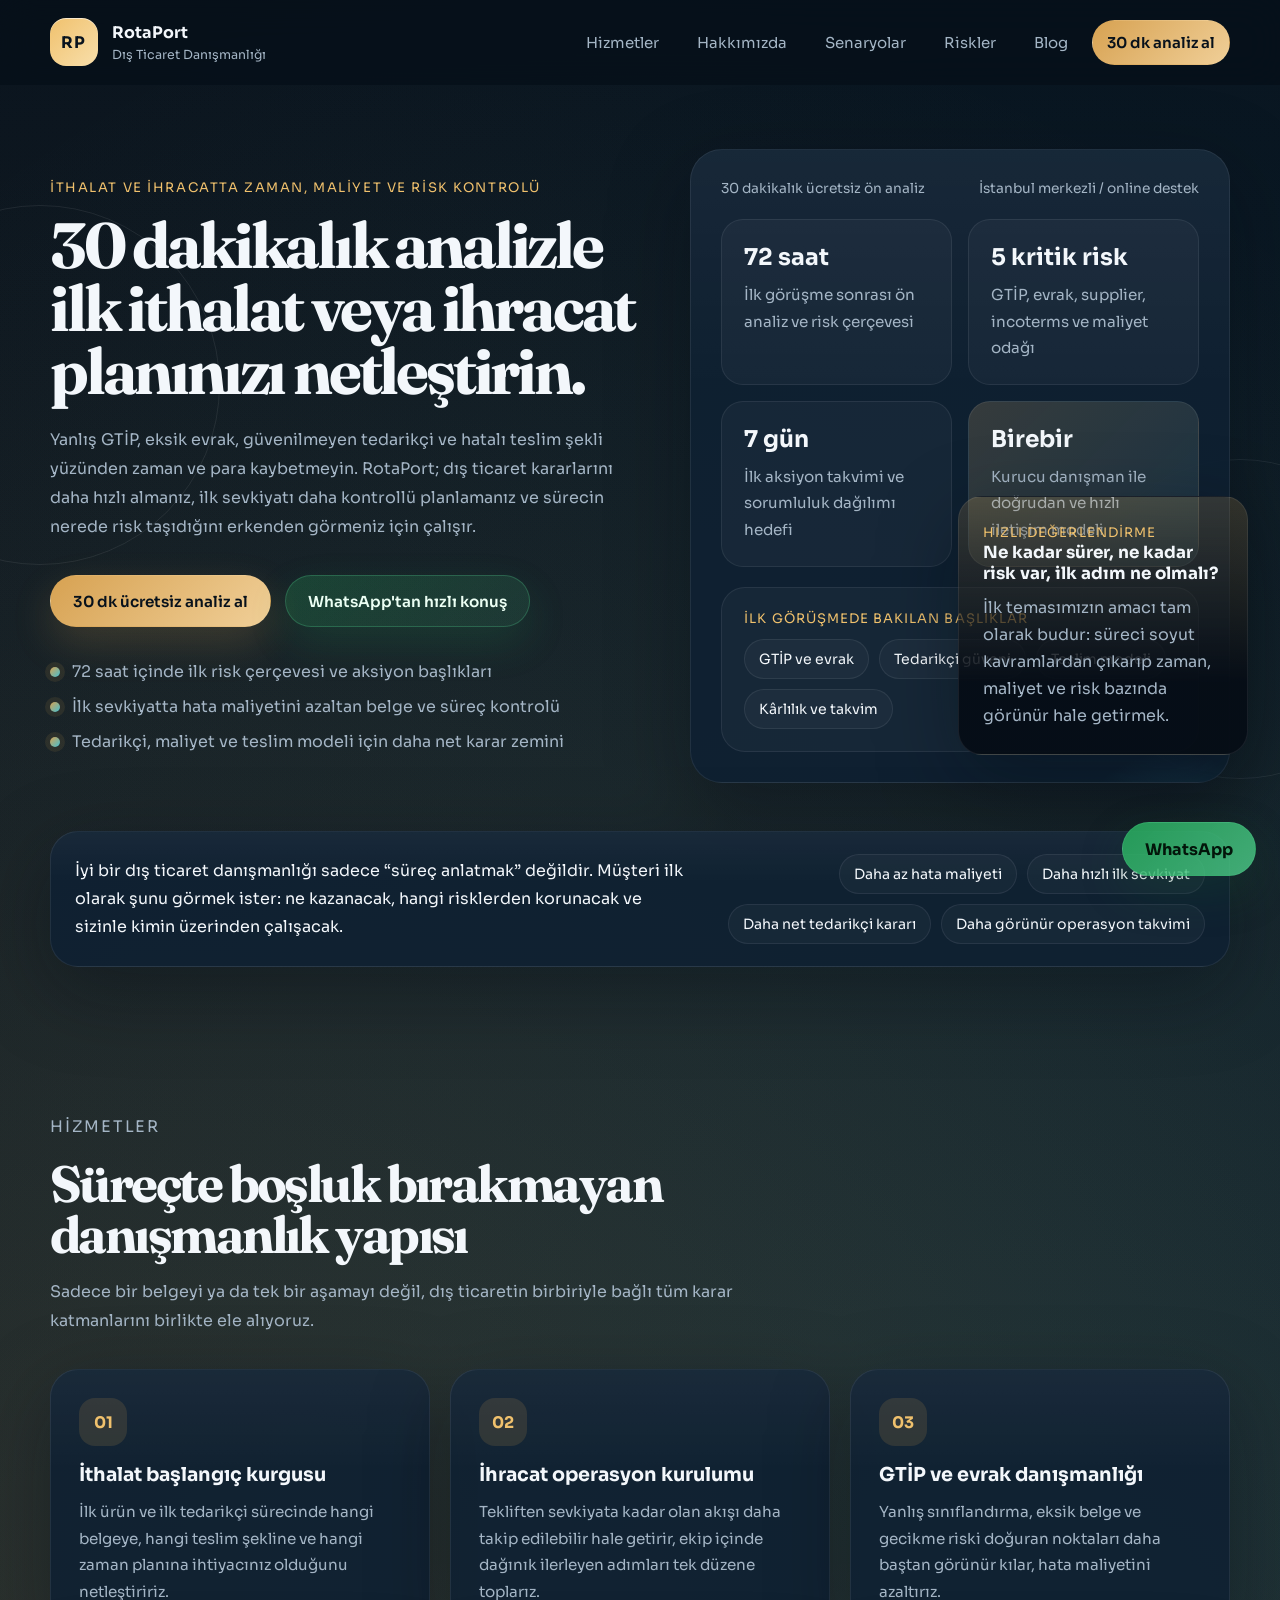
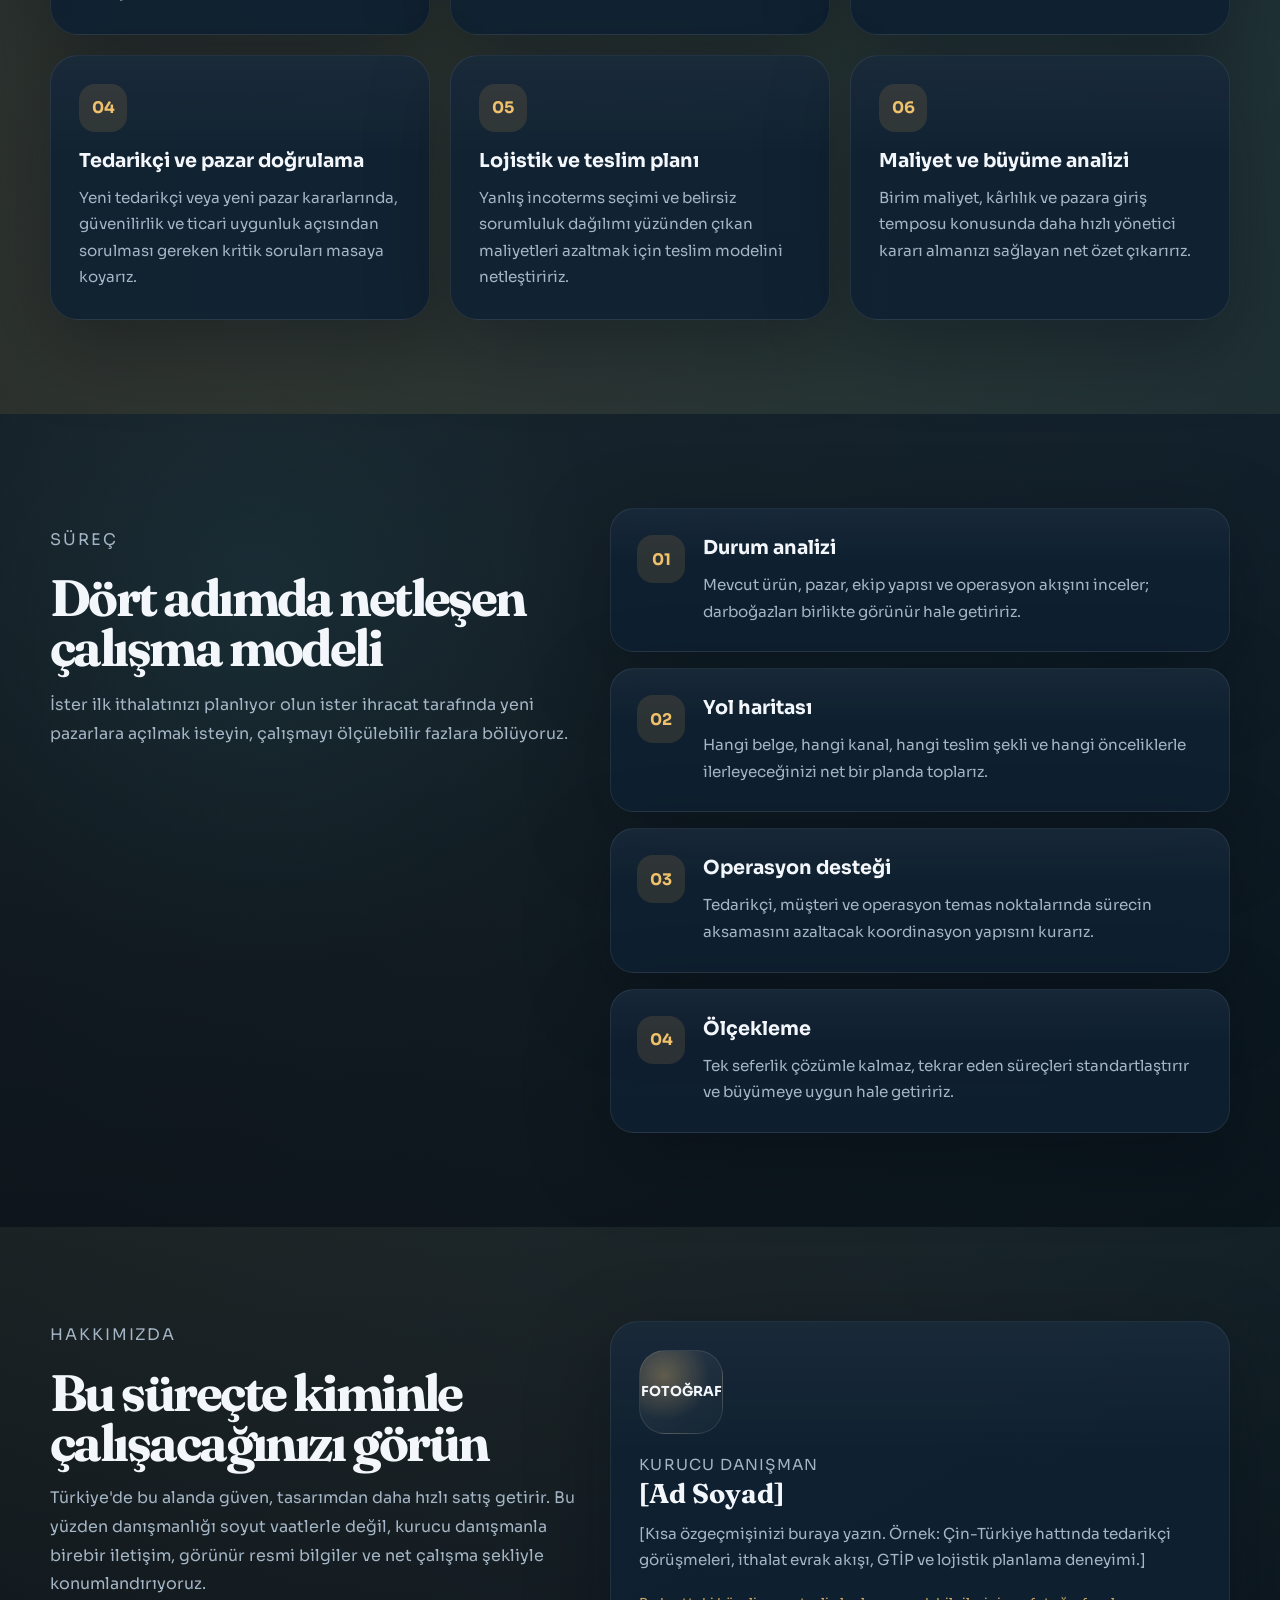
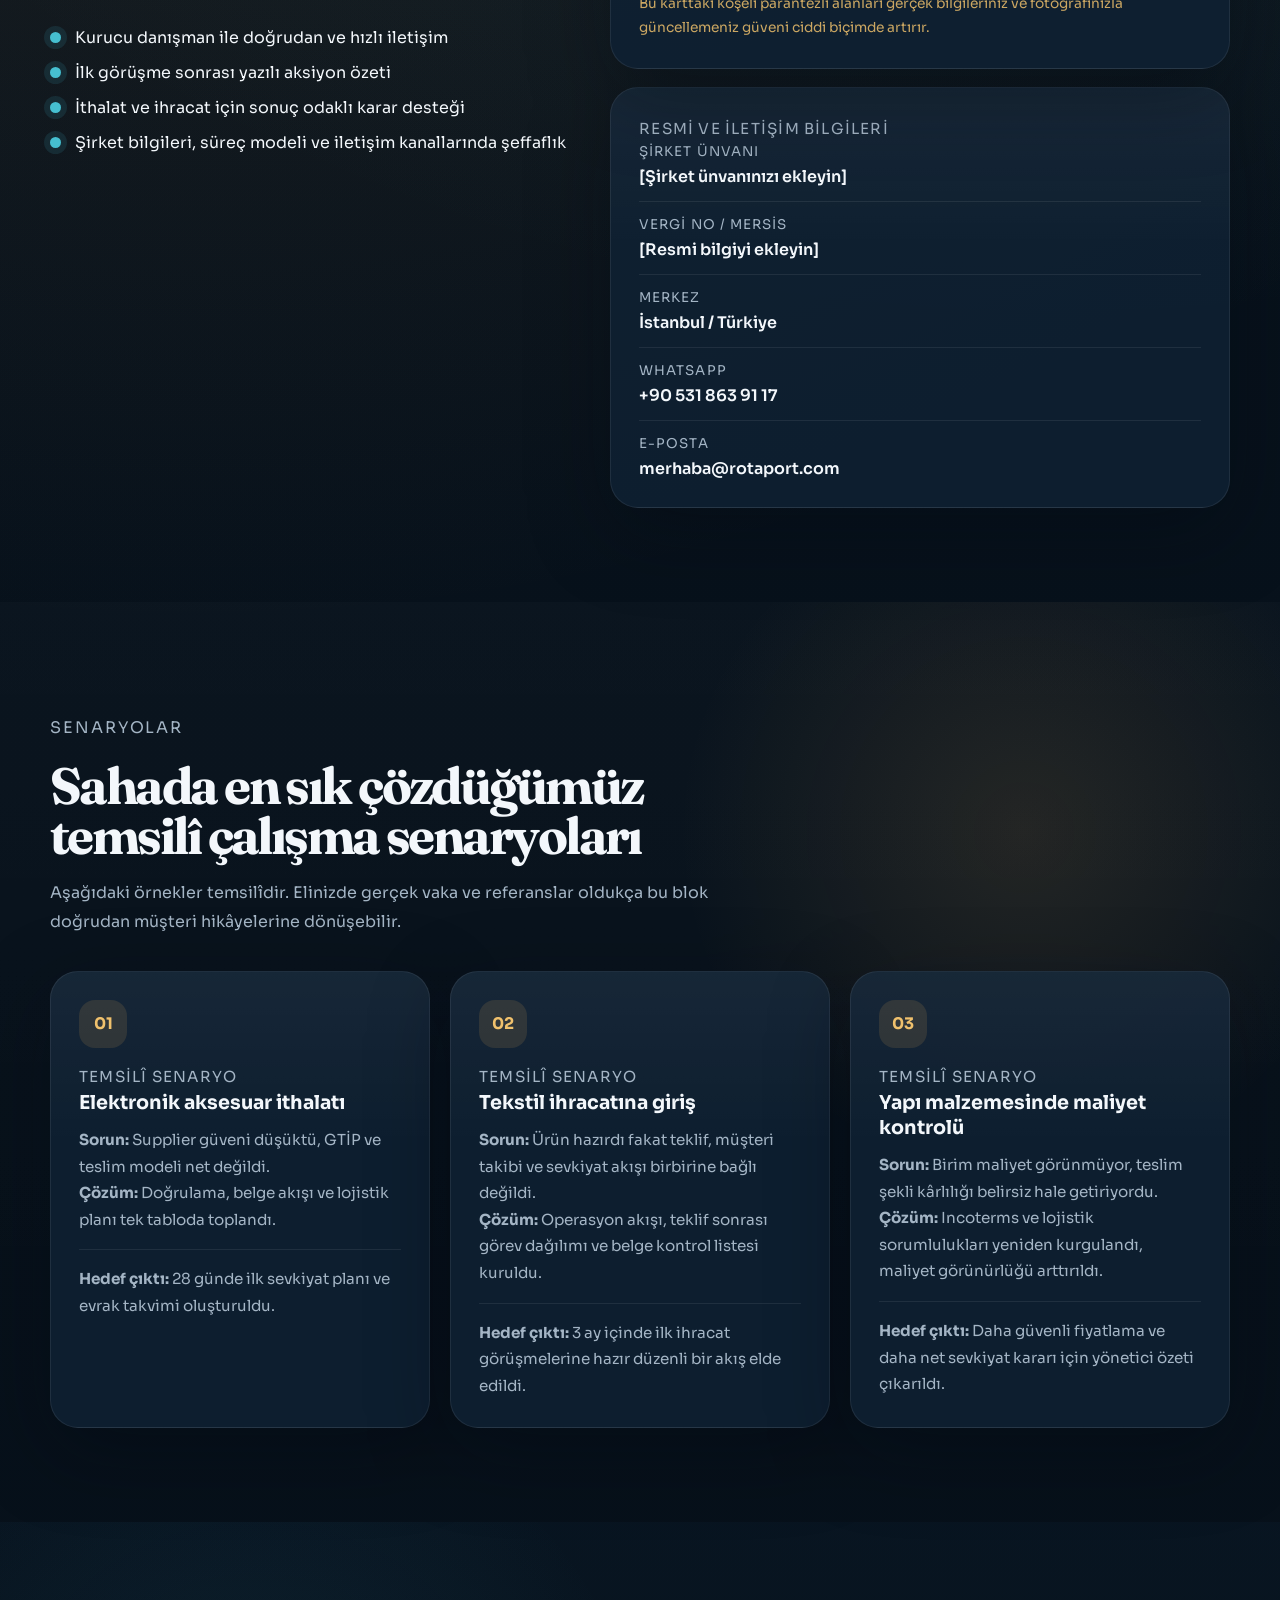
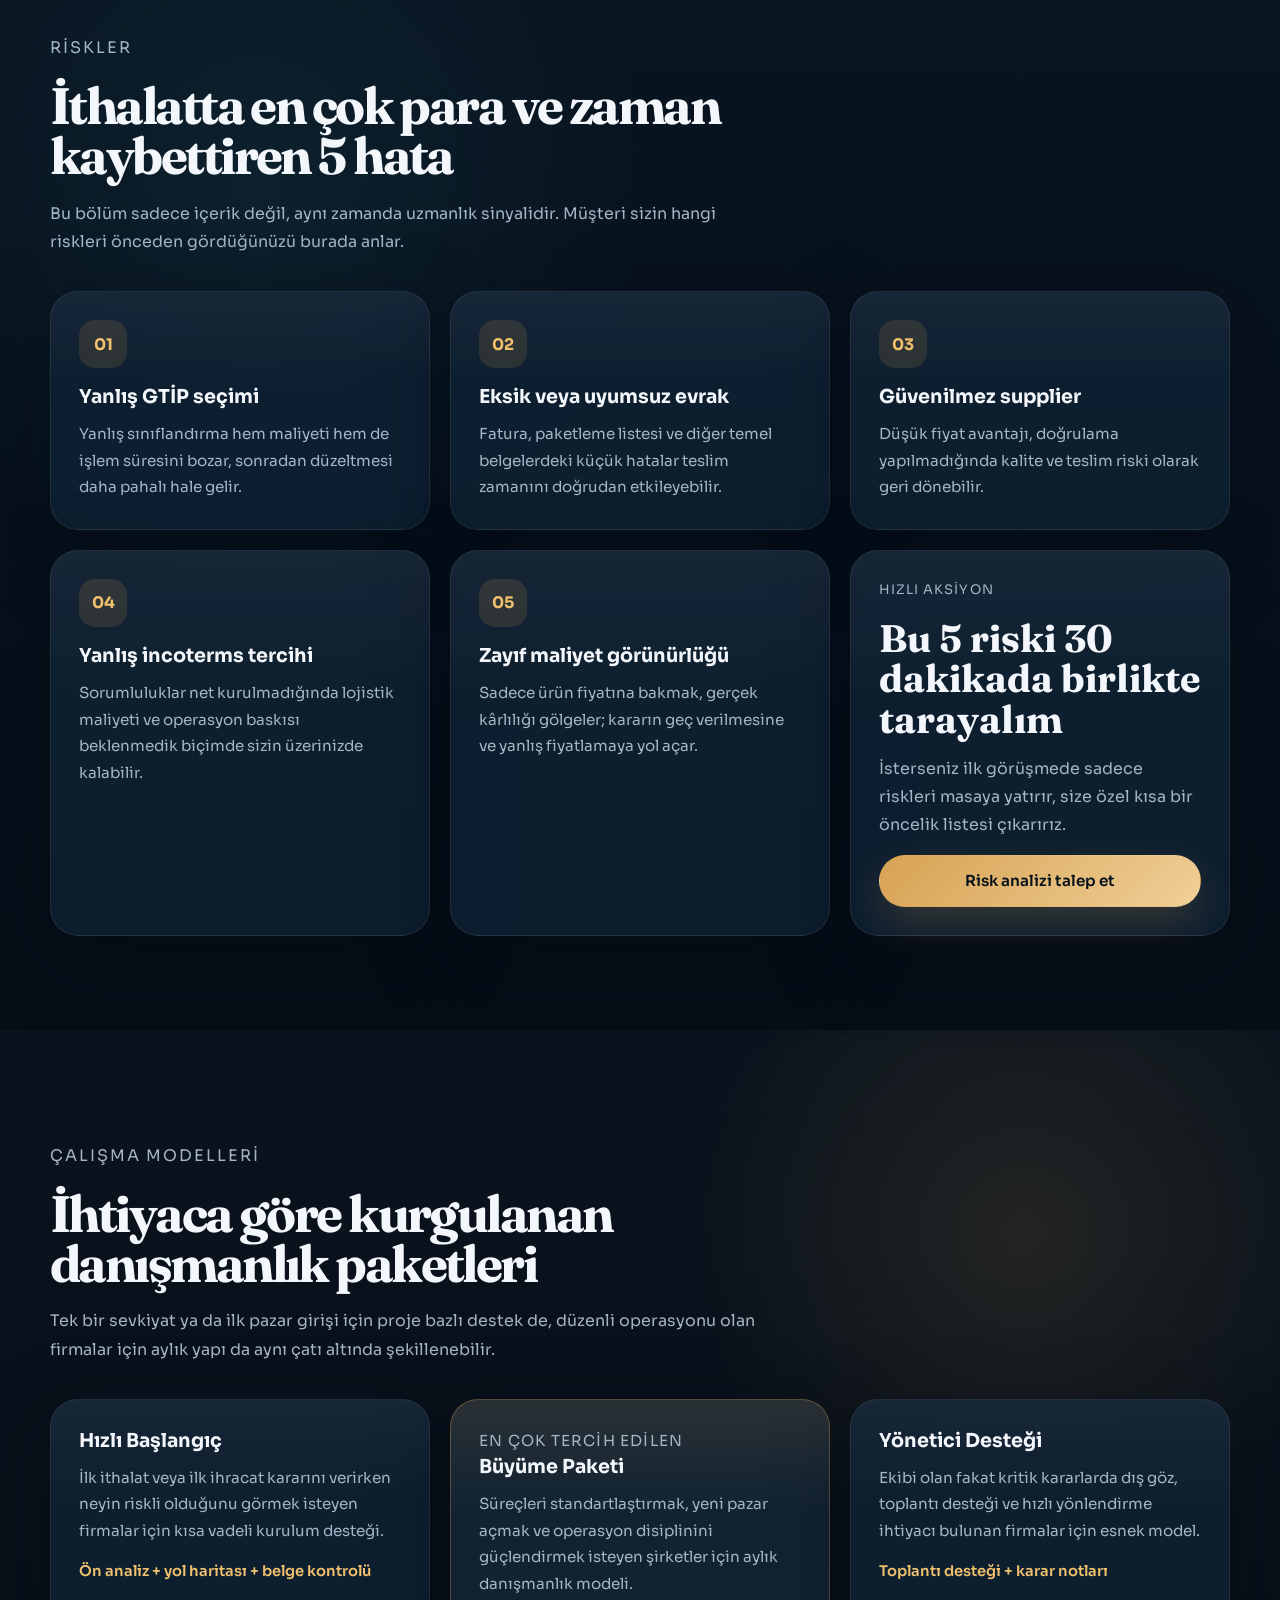
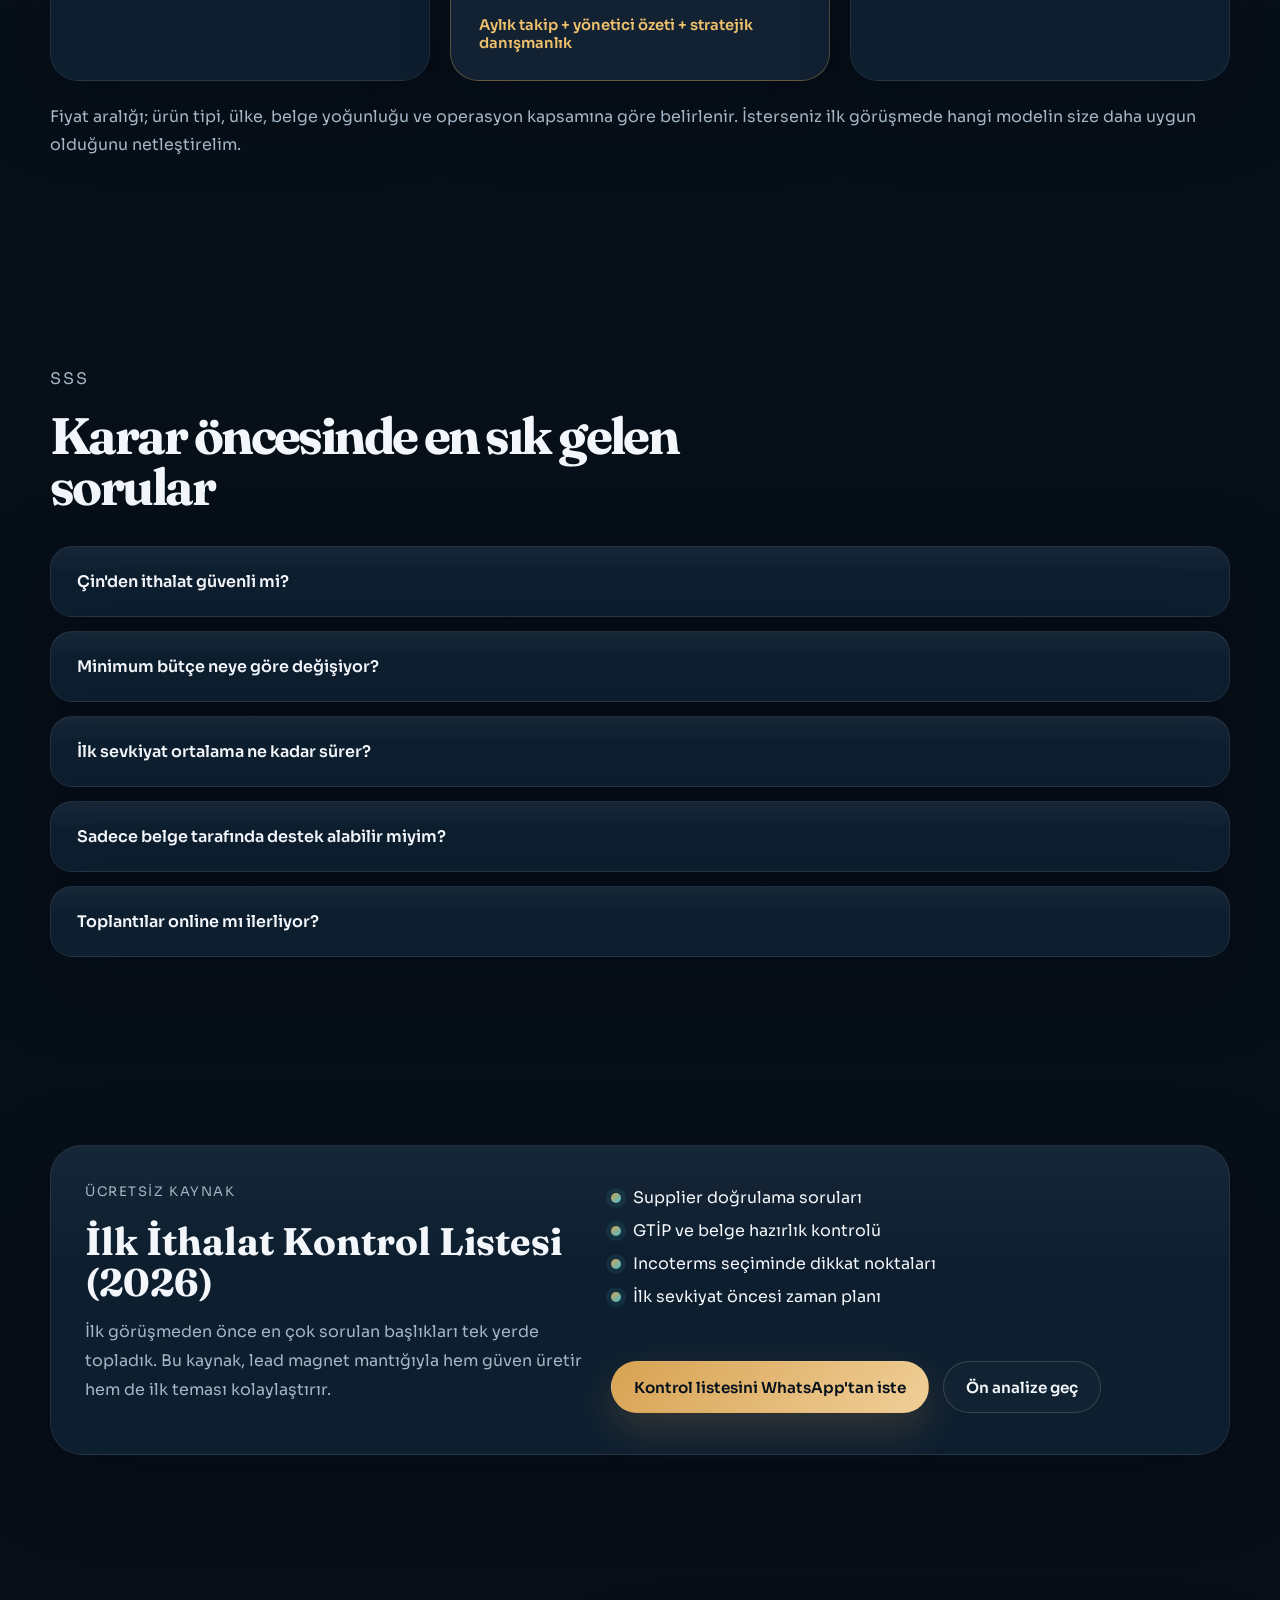
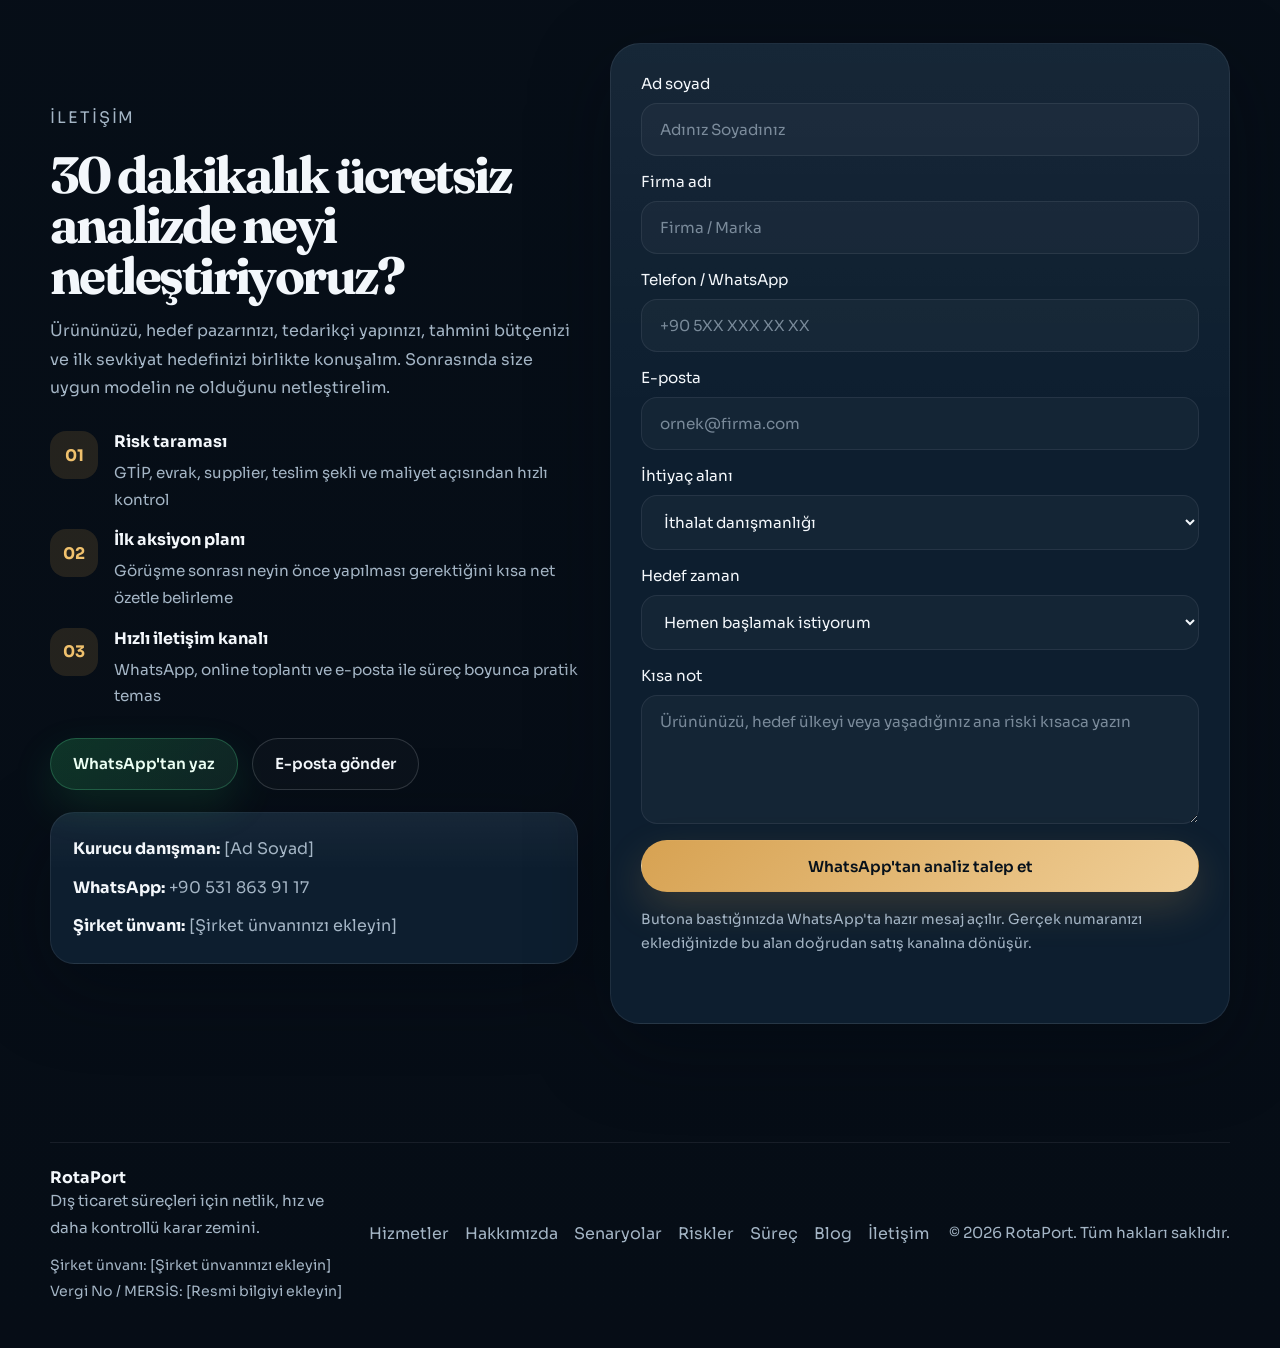
==== index.html @ 7ecd4cff "Add files via upload" ====
<!DOCTYPE html>
<html lang="tr">
  <head>
    <meta charset="UTF-8" />
    <meta name="viewport" content="width=device-width, initial-scale=1.0" />
    <title>
      İthalat ve İhracat Danışmanlığı | GTİP, Lojistik ve Tedarikçi Kontrolü | RotaPort
    </title>
    <meta
      name="description"
      content="RotaPort; ithalat ve ihracat danışmanlığı, GTİP ve evrak planlaması, lojistik koordinasyonu, tedarikçi doğrulama ve ilk sevkiyat yol haritası için İstanbul merkezli dış ticaret desteği sunar."
    />
    <meta
      name="robots"
      content="index, follow, max-image-preview:large, max-snippet:-1, max-video-preview:-1"
    />
    <meta name="theme-color" content="#16352f" />
    <meta name="format-detection" content="telephone=no" />
    <meta name="author" content="RotaPort" />
    <link rel="canonical" href="https://rotaport.org/" />
    <meta property="og:locale" content="tr_TR" />
    <meta property="og:type" content="website" />
    <meta property="og:site_name" content="RotaPort" />
    <meta
      property="og:title"
      content="İthalat ve İhracat Danışmanlığı | GTİP, Lojistik ve Tedarikçi Kontrolü | RotaPort"
    />
    <meta
      property="og:description"
      content="İlk ithalat veya ihracat planınızı GTİP, evrak, lojistik ve tedarikçi riski açısından daha net kurmanıza yardımcı olan dış ticaret danışmanlığı."
    />
    <meta property="og:url" content="https://rotaport.org/" />
    <meta name="twitter:card" content="summary" />
    <meta
      name="twitter:title"
      content="İthalat ve İhracat Danışmanlığı | RotaPort"
    />
    <meta
      name="twitter:description"
      content="GTİP, lojistik, evrak ve tedarikçi kontrolü için sonuç odaklı dış ticaret danışmanlığı."
    />
    <script type="application/ld+json">
      {
        "@context": "https://schema.org",
        "@graph": [
          {
            "@type": "Organization",
            "@id": "https://rotaport.org/#organization",
            "name": "RotaPort",
            "url": "https://rotaport.org/",
            "description": "İthalat ve ihracat süreçlerinde GTİP, evrak, lojistik, tedarikçi doğrulama ve ilk sevkiyat planlaması için danışmanlık sunar.",
            "email": "mailto:merhaba@rotaport.com",
            "address": {
              "@type": "PostalAddress",
              "addressLocality": "Istanbul",
              "addressCountry": "TR"
            },
            "areaServed": {
              "@type": "Country",
              "name": "Türkiye"
            }
          },
          {
            "@type": "WebSite",
            "@id": "https://rotaport.org/#website",
            "url": "https://rotaport.org/",
            "name": "RotaPort",
            "inLanguage": "tr-TR",
            "publisher": {
              "@id": "https://rotaport.org/#organization"
            }
          },
          {
            "@type": "WebPage",
            "@id": "https://rotaport.org/#webpage",
            "url": "https://rotaport.org/",
            "name": "İthalat ve İhracat Danışmanlığı | GTİP, Lojistik ve Tedarikçi Kontrolü | RotaPort",
            "description": "RotaPort; ithalat ve ihracat danışmanlığı, GTİP ve evrak planlaması, lojistik koordinasyonu, tedarikçi doğrulama ve ilk sevkiyat yol haritası için İstanbul merkezli dış ticaret desteği sunar.",
            "inLanguage": "tr-TR",
            "isPartOf": {
              "@id": "https://rotaport.org/#website"
            },
            "about": {
              "@id": "https://rotaport.org/#organization"
            }
          },
          {
            "@type": "Service",
            "@id": "https://rotaport.org/#service",
            "name": "İthalat ve ihracat danışmanlığı",
            "serviceType": "İthalat ve ihracat danışmanlığı",
            "description": "İlk ithalat veya ihracat planı, GTİP ve evrak kontrolü, lojistik koordinasyonu, tedarikçi doğrulama ve maliyet görünürlüğü için danışmanlık hizmeti.",
            "provider": {
              "@id": "https://rotaport.org/#organization"
            },
            "areaServed": {
              "@type": "Country",
              "name": "Türkiye"
            },
            "hasOfferCatalog": {
              "@type": "OfferCatalog",
              "name": "Dış ticaret danışmanlık hizmetleri",
              "itemListElement": [
                {
                  "@type": "Offer",
                  "itemOffered": {
                    "@type": "Service",
                    "name": "İthalat başlangıç kurgusu"
                  }
                },
                {
                  "@type": "Offer",
                  "itemOffered": {
                    "@type": "Service",
                    "name": "İhracat operasyon kurulumu"
                  }
                },
                {
                  "@type": "Offer",
                  "itemOffered": {
                    "@type": "Service",
                    "name": "GTİP ve evrak danışmanlığı"
                  }
                },
                {
                  "@type": "Offer",
                  "itemOffered": {
                    "@type": "Service",
                    "name": "Tedarikçi ve pazar doğrulama"
                  }
                },
                {
                  "@type": "Offer",
                  "itemOffered": {
                    "@type": "Service",
                    "name": "Lojistik ve teslim planı"
                  }
                },
                {
                  "@type": "Offer",
                  "itemOffered": {
                    "@type": "Service",
                    "name": "Maliyet ve büyüme analizi"
                  }
                }
              ]
            }
          }
        ]
      }
    </script>
    <link rel="preconnect" href="https://fonts.googleapis.com" />
    <link rel="preconnect" href="https://fonts.gstatic.com" crossorigin />
    <link
      href="https://fonts.googleapis.com/css2?family=Fraunces:opsz,wght@9..144,500;9..144,700&family=Sora:wght@400;500;600;700;800&display=swap"
      rel="stylesheet"
    />
    <link rel="stylesheet" href="styles.css" />
    <script defer src="script.js"></script>
  </head>
  <body data-whatsapp="905318639117">
    <div class="site-shell">
      <header class="site-header" id="top">
        <div class="container header-inner">
          <a class="brand" href="#top" aria-label="RotaPort ana sayfa">
            <span class="brand-mark">RP</span>
            <span class="brand-text">
              <strong>RotaPort</strong>
              <small>Dış Ticaret Danışmanlığı</small>
            </span>
          </a>

          <button
            class="nav-toggle"
            type="button"
            aria-expanded="false"
            aria-controls="site-nav"
            aria-label="Menüyü aç"
          >
            <span></span>
            <span></span>
            <span></span>
          </button>

          <nav class="site-nav" id="site-nav" data-open="false">
            <a href="#hizmetler">Hizmetler</a>
            <a href="#hakkimizda">Hakkımızda</a>
            <a href="#senaryolar">Senaryolar</a>
            <a href="#riskler">Riskler</a>
            <a href="blog.html">Blog</a>
            <a href="#iletisim" class="button button-nav">30 dk analiz al</a>
          </nav>
        </div>
      </header>

      <main>
        <section class="hero">
          <div class="hero-orbit hero-orbit-one"></div>
          <div class="hero-orbit hero-orbit-two"></div>

          <div class="container hero-grid">
            <div class="hero-copy reveal" style="--delay: 0.05s">
              <p class="eyebrow">İthalat ve ihracatta zaman, maliyet ve risk kontrolü</p>
              <h1>30 dakikalık analizle ilk ithalat veya ihracat planınızı netleştirin.</h1>
              <p class="lead">
                Yanlış GTİP, eksik evrak, güvenilmeyen tedarikçi ve hatalı teslim şekli
                yüzünden zaman ve para kaybetmeyin. RotaPort; dış ticaret kararlarını
                daha hızlı almanız, ilk sevkiyatı daha kontrollü planlamanız ve sürecin
                nerede risk taşıdığını erkenden görmeniz için çalışır.
              </p>

              <div class="hero-actions">
                <a class="button button-primary" href="#iletisim">30 dk ücretsiz analiz al</a>
                <a
                  class="button button-whatsapp js-whatsapp-link"
                  href="#iletisim"
                  data-whatsapp-message="Merhaba, 30 dakikalık ücretsiz analiz almak istiyorum."
                >
                  WhatsApp'tan hızlı konuş
                </a>
              </div>

              <ul class="hero-highlights">
                <li>72 saat içinde ilk risk çerçevesi ve aksiyon başlıkları</li>
                <li>İlk sevkiyatta hata maliyetini azaltan belge ve süreç kontrolü</li>
                <li>Tedarikçi, maliyet ve teslim modeli için daha net karar zemini</li>
              </ul>
            </div>

            <div class="hero-panel reveal" style="--delay: 0.15s">
              <div class="panel">
                <div class="panel-topline">
                  <span>30 dakikalık ücretsiz ön analiz</span>
                  <span>İstanbul merkezli / online destek</span>
                </div>

                <div class="metric-grid">
                  <article class="metric-card">
                    <strong>72 saat</strong>
                    <p>İlk görüşme sonrası ön analiz ve risk çerçevesi</p>
                  </article>
                  <article class="metric-card">
                    <strong>5 kritik risk</strong>
                    <p>GTİP, evrak, supplier, incoterms ve maliyet odağı</p>
                  </article>
                  <article class="metric-card">
                    <strong>7 gün</strong>
                    <p>İlk aksiyon takvimi ve sorumluluk dağılımı hedefi</p>
                  </article>
                  <article class="metric-card accent-card">
                    <strong>Birebir</strong>
                    <p>Kurucu danışman ile doğrudan ve hızlı iletişim modeli</p>
                  </article>
                </div>

                <div class="signal-card">
                  <p class="signal-title">İlk görüşmede bakılan başlıklar</p>
                  <div class="signal-tags">
                    <span>GTİP ve evrak</span>
                    <span>Tedarikçi güveni</span>
                    <span>Teslim modeli</span>
                    <span>Kârlılık ve takvim</span>
                  </div>
                </div>
              </div>

              <div class="floating-note">
                <span class="floating-note-label">Hızlı değerlendirme</span>
                <strong>Ne kadar sürer, ne kadar risk var, ilk adım ne olmalı?</strong>
                <p>
                  İlk temasımızın amacı tam olarak budur: süreci soyut kavramlardan
                  çıkarıp zaman, maliyet ve risk bazında görünür hale getirmek.
                </p>
              </div>
            </div>
          </div>
        </section>

        <section class="trust-band">
          <div class="container trust-band-inner reveal" style="--delay: 0.1s">
            <p>
              İyi bir dış ticaret danışmanlığı sadece “süreç anlatmak” değildir. Müşteri
              ilk olarak şunu görmek ister: ne kazanacak, hangi risklerden korunacak ve
              sizinle kimin üzerinden çalışacak.
            </p>
            <div class="trust-tags">
              <span>Daha az hata maliyeti</span>
              <span>Daha hızlı ilk sevkiyat</span>
              <span>Daha net tedarikçi kararı</span>
              <span>Daha görünür operasyon takvimi</span>
            </div>
          </div>
        </section>

        <section class="section" id="hizmetler">
          <div class="container">
            <div class="section-head reveal" style="--delay: 0.05s">
              <p class="eyebrow">Hizmetler</p>
              <h2>Süreçte boşluk bırakmayan danışmanlık yapısı</h2>
              <p>
                Sadece bir belgeyi ya da tek bir aşamayı değil, dış ticaretin
                birbiriyle bağlı tüm karar katmanlarını birlikte ele alıyoruz.
              </p>
            </div>

            <div class="service-grid">
              <article class="service-card reveal" style="--delay: 0.05s">
                <span class="service-index">01</span>
                <h3>İthalat başlangıç kurgusu</h3>
                <p>
                  İlk ürün ve ilk tedarikçi sürecinde hangi belgeye, hangi teslim şekline
                  ve hangi zaman planına ihtiyacınız olduğunu netleştiririz.
                </p>
              </article>

              <article class="service-card reveal" style="--delay: 0.1s">
                <span class="service-index">02</span>
                <h3>İhracat operasyon kurulumu</h3>
                <p>
                  Tekliften sevkiyata kadar olan akışı daha takip edilebilir hale getirir,
                  ekip içinde dağınık ilerleyen adımları tek düzene toplarız.
                </p>
              </article>

              <article class="service-card reveal" style="--delay: 0.15s">
                <span class="service-index">03</span>
                <h3>GTİP ve evrak danışmanlığı</h3>
                <p>
                  Yanlış sınıflandırma, eksik belge ve gecikme riski doğuran noktaları
                  daha baştan görünür kılar, hata maliyetini azaltırız.
                </p>
              </article>

              <article class="service-card reveal" style="--delay: 0.2s">
                <span class="service-index">04</span>
                <h3>Tedarikçi ve pazar doğrulama</h3>
                <p>
                  Yeni tedarikçi veya yeni pazar kararlarında, güvenilirlik ve ticari
                  uygunluk açısından sorulması gereken kritik soruları masaya koyarız.
                </p>
              </article>

              <article class="service-card reveal" style="--delay: 0.25s">
                <span class="service-index">05</span>
                <h3>Lojistik ve teslim planı</h3>
                <p>
                  Yanlış incoterms seçimi ve belirsiz sorumluluk dağılımı yüzünden çıkan
                  maliyetleri azaltmak için teslim modelini netleştiririz.
                </p>
              </article>

              <article class="service-card reveal" style="--delay: 0.3s">
                <span class="service-index">06</span>
                <h3>Maliyet ve büyüme analizi</h3>
                <p>
                  Birim maliyet, kârlılık ve pazara giriş temposu konusunda daha hızlı
                  yönetici kararı almanızı sağlayan net özet çıkarırız.
                </p>
              </article>
            </div>
          </div>
        </section>

        <section class="section section-dark" id="surec">
          <div class="container process-layout">
            <div class="section-head reveal" style="--delay: 0.05s">
              <p class="eyebrow">Süreç</p>
              <h2>Dört adımda netleşen çalışma modeli</h2>
              <p>
                İster ilk ithalatınızı planlıyor olun ister ihracat tarafında yeni
                pazarlara açılmak isteyin, çalışmayı ölçülebilir fazlara bölüyoruz.
              </p>
            </div>

            <div class="process-list">
              <article class="process-step reveal" style="--delay: 0.05s">
                <span class="process-number">01</span>
                <div>
                  <h3>Durum analizi</h3>
                  <p>
                    Mevcut ürün, pazar, ekip yapısı ve operasyon akışını inceler;
                    darboğazları birlikte görünür hale getiririz.
                  </p>
                </div>
              </article>

              <article class="process-step reveal" style="--delay: 0.1s">
                <span class="process-number">02</span>
                <div>
                  <h3>Yol haritası</h3>
                  <p>
                    Hangi belge, hangi kanal, hangi teslim şekli ve hangi önceliklerle
                    ilerleyeceğinizi net bir planda toplarız.
                  </p>
                </div>
              </article>

              <article class="process-step reveal" style="--delay: 0.15s">
                <span class="process-number">03</span>
                <div>
                  <h3>Operasyon desteği</h3>
                  <p>
                    Tedarikçi, müşteri ve operasyon temas noktalarında sürecin
                    aksamasını azaltacak koordinasyon yapısını kurarız.
                  </p>
                </div>
              </article>

              <article class="process-step reveal" style="--delay: 0.2s">
                <span class="process-number">04</span>
                <div>
                  <h3>Ölçekleme</h3>
                  <p>
                    Tek seferlik çözümle kalmaz, tekrar eden süreçleri standartlaştırır
                    ve büyümeye uygun hale getiririz.
                  </p>
                </div>
              </article>
            </div>
          </div>
        </section>

        <section class="section" id="hakkimizda">
          <div class="container insight-grid">
            <div class="insight-copy reveal" style="--delay: 0.05s">
              <p class="eyebrow">Hakkımızda</p>
              <h2>Bu süreçte kiminle çalışacağınızı görün</h2>
              <p>
                Türkiye'de bu alanda güven, tasarımdan daha hızlı satış getirir. Bu yüzden
                danışmanlığı soyut vaatlerle değil, kurucu danışmanla birebir iletişim,
                görünür resmi bilgiler ve net çalışma şekliyle konumlandırıyoruz.
              </p>

              <ul class="check-list">
                <li>Kurucu danışman ile doğrudan ve hızlı iletişim</li>
                <li>İlk görüşme sonrası yazılı aksiyon özeti</li>
                <li>İthalat ve ihracat için sonuç odaklı karar desteği</li>
                <li>Şirket bilgileri, süreç modeli ve iletişim kanallarında şeffaflık</li>
              </ul>
            </div>

            <div class="market-board reveal" style="--delay: 0.15s">
              <article class="board-card founder-card">
                <div class="profile-avatar">Fotoğraf</div>
                <p class="board-label">Kurucu danışman</p>
                <h3>[Ad Soyad]</h3>
                <p>
                  [Kısa özgeçmişinizi buraya yazın. Örnek: Çin-Türkiye hattında tedarikçi
                  görüşmeleri, ithalat evrak akışı, GTİP ve lojistik planlama deneyimi.]
                </p>
                <p class="placeholder-note">
                  Bu karttaki köşeli parantezli alanları gerçek bilgileriniz ve
                  fotoğrafınızla güncellemeniz güveni ciddi biçimde artırır.
                </p>
              </article>

              <article class="board-card legal-card">
                <p class="board-label">Resmi ve iletişim bilgileri</p>
                <ul class="detail-list">
                  <li>
                    <span>Şirket ünvanı</span>
                    <strong>[Şirket ünvanınızı ekleyin]</strong>
                  </li>
                  <li>
                    <span>Vergi No / MERSİS</span>
                    <strong>[Resmi bilgiyi ekleyin]</strong>
                  </li>
                  <li>
                    <span>Merkez</span>
                    <strong>İstanbul / Türkiye</strong>
                  </li>
                  <li>
                    <span>WhatsApp</span>
                    <strong>+90 531 863 91 17</strong>
                  </li>
                  <li>
                    <span>E-posta</span>
                    <strong>merhaba@rotaport.com</strong>
                  </li>
                </ul>
              </article>
            </div>
          </div>
        </section>

        <section class="section section-accent" id="senaryolar">
          <div class="container">
            <div class="section-head reveal" style="--delay: 0.05s">
              <p class="eyebrow">Senaryolar</p>
              <h2>Sahada en sık çözdüğümüz temsilî çalışma senaryoları</h2>
              <p>
                Aşağıdaki örnekler temsilîdir. Elinizde gerçek vaka ve referanslar
                oldukça bu blok doğrudan müşteri hikâyelerine dönüşebilir.
              </p>
            </div>

            <div class="service-grid case-grid">
              <article class="service-card case-card reveal" style="--delay: 0.05s">
                <span class="service-index">01</span>
                <p class="case-tag">Temsilî senaryo</p>
                <h3>Elektronik aksesuar ithalatı</h3>
                <p>
                  <strong>Sorun:</strong> Supplier güveni düşüktü, GTİP ve teslim modeli
                  net değildi.
                </p>
                <p>
                  <strong>Çözüm:</strong> Doğrulama, belge akışı ve lojistik planı tek
                  tabloda toplandı.
                </p>
                <p class="case-outcome">
                  <strong>Hedef çıktı:</strong> 28 günde ilk sevkiyat planı ve evrak
                  takvimi oluşturuldu.
                </p>
              </article>

              <article class="service-card case-card reveal" style="--delay: 0.1s">
                <span class="service-index">02</span>
                <p class="case-tag">Temsilî senaryo</p>
                <h3>Tekstil ihracatına giriş</h3>
                <p>
                  <strong>Sorun:</strong> Ürün hazırdı fakat teklif, müşteri takibi ve
                  sevkiyat akışı birbirine bağlı değildi.
                </p>
                <p>
                  <strong>Çözüm:</strong> Operasyon akışı, teklif sonrası görev dağılımı
                  ve belge kontrol listesi kuruldu.
                </p>
                <p class="case-outcome">
                  <strong>Hedef çıktı:</strong> 3 ay içinde ilk ihracat görüşmelerine
                  hazır düzenli bir akış elde edildi.
                </p>
              </article>

              <article class="service-card case-card reveal" style="--delay: 0.15s">
                <span class="service-index">03</span>
                <p class="case-tag">Temsilî senaryo</p>
                <h3>Yapı malzemesinde maliyet kontrolü</h3>
                <p>
                  <strong>Sorun:</strong> Birim maliyet görünmüyor, teslim şekli kârlılığı
                  belirsiz hale getiriyordu.
                </p>
                <p>
                  <strong>Çözüm:</strong> Incoterms ve lojistik sorumlulukları yeniden
                  kurgulandı, maliyet görünürlüğü arttırıldı.
                </p>
                <p class="case-outcome">
                  <strong>Hedef çıktı:</strong> Daha güvenli fiyatlama ve daha net
                  sevkiyat kararı için yönetici özeti çıkarıldı.
                </p>
              </article>
            </div>
          </div>
        </section>

        <section class="section section-dark" id="riskler">
          <div class="container">
            <div class="section-head reveal" style="--delay: 0.05s">
              <p class="eyebrow">Riskler</p>
              <h2>İthalatta en çok para ve zaman kaybettiren 5 hata</h2>
              <p>
                Bu bölüm sadece içerik değil, aynı zamanda uzmanlık sinyalidir. Müşteri
                sizin hangi riskleri önceden gördüğünüzü burada anlar.
              </p>
            </div>

            <div class="service-grid risk-grid">
              <article class="service-card risk-card reveal" style="--delay: 0.05s">
                <span class="service-index">01</span>
                <h3>Yanlış GTİP seçimi</h3>
                <p>
                  Yanlış sınıflandırma hem maliyeti hem de işlem süresini bozar, sonradan
                  düzeltmesi daha pahalı hale gelir.
                </p>
              </article>

              <article class="service-card risk-card reveal" style="--delay: 0.1s">
                <span class="service-index">02</span>
                <h3>Eksik veya uyumsuz evrak</h3>
                <p>
                  Fatura, paketleme listesi ve diğer temel belgelerdeki küçük hatalar
                  teslim zamanını doğrudan etkileyebilir.
                </p>
              </article>

              <article class="service-card risk-card reveal" style="--delay: 0.15s">
                <span class="service-index">03</span>
                <h3>Güvenilmez supplier</h3>
                <p>
                  Düşük fiyat avantajı, doğrulama yapılmadığında kalite ve teslim riski
                  olarak geri dönebilir.
                </p>
              </article>

              <article class="service-card risk-card reveal" style="--delay: 0.2s">
                <span class="service-index">04</span>
                <h3>Yanlış incoterms tercihi</h3>
                <p>
                  Sorumluluklar net kurulmadığında lojistik maliyeti ve operasyon baskısı
                  beklenmedik biçimde sizin üzerinizde kalabilir.
                </p>
              </article>

              <article class="service-card risk-card reveal" style="--delay: 0.25s">
                <span class="service-index">05</span>
                <h3>Zayıf maliyet görünürlüğü</h3>
                <p>
                  Sadece ürün fiyatına bakmak, gerçek kârlılığı gölgeler; kararın geç
                  verilmesine ve yanlış fiyatlamaya yol açar.
                </p>
              </article>

              <article class="risk-cta reveal" style="--delay: 0.3s">
                <p class="board-label">Hızlı aksiyon</p>
                <h3>Bu 5 riski 30 dakikada birlikte tarayalım</h3>
                <p>
                  İsterseniz ilk görüşmede sadece riskleri masaya yatırır, size özel
                  kısa bir öncelik listesi çıkarırız.
                </p>
                <a class="button button-primary" href="#iletisim">Risk analizi talep et</a>
              </article>
            </div>
          </div>
        </section>

        <section class="section section-accent">
          <div class="container engagement-layout">
            <div class="section-head reveal" style="--delay: 0.05s">
              <p class="eyebrow">Çalışma Modelleri</p>
              <h2>İhtiyaca göre kurgulanan danışmanlık paketleri</h2>
              <p>
                Tek bir sevkiyat ya da ilk pazar girişi için proje bazlı destek de,
                düzenli operasyonu olan firmalar için aylık yapı da aynı çatı altında
                şekillenebilir.
              </p>
            </div>

            <div class="engagement-grid">
              <article class="engagement-card reveal" style="--delay: 0.05s">
                <h3>Hızlı Başlangıç</h3>
                <p>
                  İlk ithalat veya ilk ihracat kararını verirken neyin riskli olduğunu
                  görmek isteyen firmalar için kısa vadeli kurulum desteği.
                </p>
                <span>Ön analiz + yol haritası + belge kontrolü</span>
              </article>

              <article class="engagement-card featured reveal" style="--delay: 0.1s">
                <p class="featured-label">En çok tercih edilen</p>
                <h3>Büyüme Paketi</h3>
                <p>
                  Süreçleri standartlaştırmak, yeni pazar açmak ve operasyon disiplinini
                  güçlendirmek isteyen şirketler için aylık danışmanlık modeli.
                </p>
                <span>Aylık takip + yönetici özeti + stratejik danışmanlık</span>
              </article>

              <article class="engagement-card reveal" style="--delay: 0.15s">
                <h3>Yönetici Desteği</h3>
                <p>
                  Ekibi olan fakat kritik kararlarda dış göz, toplantı desteği ve hızlı
                  yönlendirme ihtiyacı bulunan firmalar için esnek model.
                </p>
                <span>Toplantı desteği + karar notları</span>
              </article>
            </div>

            <p class="pricing-note reveal" style="--delay: 0.2s">
              Fiyat aralığı; ürün tipi, ülke, belge yoğunluğu ve operasyon kapsamına göre
              belirlenir. İsterseniz ilk görüşmede hangi modelin size daha uygun olduğunu
              netleştirelim.
            </p>
          </div>
        </section>

        <section class="section faq" id="sss">
          <div class="container">
            <div class="section-head reveal" style="--delay: 0.05s">
              <p class="eyebrow">SSS</p>
              <h2>Karar öncesinde en sık gelen sorular</h2>
            </div>

            <div class="faq-list">
              <details class="faq-item reveal" style="--delay: 0.05s">
                <summary>Çin'den ithalat güvenli mi?</summary>
                <p>
                  Güvenli hale getirilebilir; ancak supplier doğrulaması, belge uyumu,
                  teslim modeli ve ödeme kurgusu baştan dikkatle kurulmalıdır.
                </p>
              </details>

              <details class="faq-item reveal" style="--delay: 0.1s">
                <summary>Minimum bütçe neye göre değişiyor?</summary>
                <p>
                  Ürün tipi, sipariş adedi, ülke, teslim şekli ve belge yoğunluğu minimum
                  bütçe hesabını doğrudan etkiler. Bu yüzden ilk görüşmede kapsamı netleştiririz.
                </p>
              </details>

              <details class="faq-item reveal" style="--delay: 0.15s">
                <summary>İlk sevkiyat ortalama ne kadar sürer?</summary>
                <p>
                  Ürüne, ülkeye ve hazır olup olmamanıza göre değişir. Ancak çoğu projede
                  en kritik farkı, sürenin uzunluğu değil hazırlığın doğruluğu belirler.
                </p>
              </details>

              <details class="faq-item reveal" style="--delay: 0.2s">
                <summary>Sadece belge tarafında destek alabilir miyim?</summary>
                <p>
                  Evet. İhtiyacın kapsamına göre sadece belge ve süreç kontrolü için daha
                  dar, hızlı ve proje bazlı bir destek de planlanabilir.
                </p>
              </details>

              <details class="faq-item reveal" style="--delay: 0.25s">
                <summary>Toplantılar online mı ilerliyor?</summary>
                <p>
                  Evet. Çoğu danışmanlık süreci online toplantı, e-posta ve WhatsApp
                  üzerinden rahatlıkla yürütülebilir; gerekli durumlarda daha yakın
                  koordinasyon modeli de kurulabilir.
                </p>
              </details>
            </div>
          </div>
        </section>

        <section class="section">
          <div class="container">
            <div class="guide-card reveal" style="--delay: 0.05s">
              <div>
                <p class="eyebrow">Ücretsiz Kaynak</p>
                <h2>İlk İthalat Kontrol Listesi (2026)</h2>
                <p>
                  İlk görüşmeden önce en çok sorulan başlıkları tek yerde topladık.
                  Bu kaynak, lead magnet mantığıyla hem güven üretir hem de ilk teması kolaylaştırır.
                </p>
              </div>

              <div class="guide-actions">
                <ul class="guide-list">
                  <li>Supplier doğrulama soruları</li>
                  <li>GTİP ve belge hazırlık kontrolü</li>
                  <li>Incoterms seçiminde dikkat noktaları</li>
                  <li>İlk sevkiyat öncesi zaman planı</li>
                </ul>

                <div class="hero-actions">
                  <a
                    class="button button-primary js-whatsapp-link"
                    href="#iletisim"
                    data-whatsapp-message="Merhaba, İlk İthalat Kontrol Listesi (2026) kaynağını istiyorum."
                  >
                    Kontrol listesini WhatsApp'tan iste
                  </a>
                  <a class="button button-secondary" href="#iletisim">Ön analize geç</a>
                </div>
              </div>
            </div>
          </div>
        </section>

        <section class="section contact" id="iletisim">
          <div class="container contact-grid">
            <div class="contact-copy reveal" style="--delay: 0.05s">
              <p class="eyebrow">İletişim</p>
              <h2>30 dakikalık ücretsiz analizde neyi netleştiriyoruz?</h2>
              <p>
                Ürününüzü, hedef pazarınızı, tedarikçi yapınızı, tahmini bütçenizi ve
                ilk sevkiyat hedefinizi birlikte konuşalım. Sonrasında size uygun modelin
                ne olduğunu netleştirelim.
              </p>

              <div class="contact-points">
                <article>
                  <span>01</span>
                  <div>
                    <strong>Risk taraması</strong>
                    <p>GTİP, evrak, supplier, teslim şekli ve maliyet açısından hızlı kontrol</p>
                  </div>
                </article>

                <article>
                  <span>02</span>
                  <div>
                    <strong>İlk aksiyon planı</strong>
                    <p>Görüşme sonrası neyin önce yapılması gerektiğini kısa net özetle belirleme</p>
                  </div>
                </article>

                <article>
                  <span>03</span>
                  <div>
                    <strong>Hızlı iletişim kanalı</strong>
                    <p>WhatsApp, online toplantı ve e-posta ile süreç boyunca pratik temas</p>
                  </div>
                </article>
              </div>

              <div class="contact-actions">
                <a
                  class="button button-whatsapp js-whatsapp-link"
                  href="#iletisim"
                  data-whatsapp-message="Merhaba, dış ticaret danışmanlığı için hızlı bilgi almak istiyorum."
                >
                  WhatsApp'tan yaz
                </a>
                <a class="button button-secondary" href="mailto:merhaba@rotaport.com">
                  E-posta gönder
                </a>
              </div>

              <div class="contact-direct">
                <p><strong>Kurucu danışman:</strong> [Ad Soyad]</p>
                <p><strong>WhatsApp:</strong> +90 531 863 91 17</p>
                <p><strong>Şirket ünvanı:</strong> [Şirket ünvanınızı ekleyin]</p>
              </div>
            </div>

            <form
              class="contact-form reveal"
              id="contact-form"
              style="--delay: 0.15s"
            >
              <label>
                Ad soyad
                <input type="text" name="full-name" placeholder="Adınız Soyadınız" required />
              </label>

              <label>
                Firma adı
                <input type="text" name="company" placeholder="Firma / Marka" />
              </label>

              <label>
                Telefon / WhatsApp
                <input type="tel" name="phone" placeholder="+90 5XX XXX XX XX" required />
              </label>

              <label>
                E-posta
                <input type="email" name="email" placeholder="ornek@firma.com" required />
              </label>

              <label>
                İhtiyaç alanı
                <select name="service">
                  <option value="İthalat danışmanlığı">İthalat danışmanlığı</option>
                  <option value="İhracat danışmanlığı">İhracat danışmanlığı</option>
                  <option value="Pazar araştırması">Pazar araştırması</option>
                  <option value="Belge ve süreç kontrolü">Belge ve süreç kontrolü</option>
                  <option value="Aylık danışmanlık">Aylık danışmanlık</option>
                </select>
              </label>

              <label>
                Hedef zaman
                <select name="timeline">
                  <option value="Hemen başlamak istiyorum">Hemen başlamak istiyorum</option>
                  <option value="Bu ay içinde">Bu ay içinde</option>
                  <option value="1-3 ay içinde">1-3 ay içinde</option>
                  <option value="Sadece bilgi topluyorum">Sadece bilgi topluyorum</option>
                </select>
              </label>

              <label>
                Kısa not
                <textarea
                  name="message"
                  rows="5"
                  placeholder="Ürününüzü, hedef ülkeyi veya yaşadığınız ana riski kısaca yazın"
                ></textarea>
              </label>

              <button class="button button-primary button-block" type="submit">
                WhatsApp'tan analiz talep et
              </button>

              <p class="form-note">
                Butona bastığınızda WhatsApp'ta hazır mesaj açılır. Gerçek numaranızı
                eklediğinizde bu alan doğrudan satış kanalına dönüşür.
              </p>
              <p class="form-status" id="form-status" aria-live="polite"></p>
            </form>
          </div>
        </section>
      </main>

      <footer class="site-footer">
        <div class="container footer-inner">
          <div>
            <strong>RotaPort</strong>
            <p>Dış ticaret süreçleri için netlik, hız ve daha kontrollü karar zemini.</p>
            <div class="footer-legal">
              <span>Şirket ünvanı: [Şirket ünvanınızı ekleyin]</span>
              <span>Vergi No / MERSİS: [Resmi bilgiyi ekleyin]</span>
            </div>
          </div>

          <div class="footer-links">
            <a href="#hizmetler">Hizmetler</a>
            <a href="#hakkimizda">Hakkımızda</a>
            <a href="#senaryolar">Senaryolar</a>
            <a href="#riskler">Riskler</a>
            <a href="#surec">Süreç</a>
            <a href="blog.html">Blog</a>
            <a href="#iletisim">İletişim</a>
          </div>

          <p>© <span id="year"></span> RotaPort. Tüm hakları saklıdır.</p>
        </div>
      </footer>

      <a
        class="whatsapp-fab js-whatsapp-link"
        href="#iletisim"
        data-whatsapp-message="Merhaba, dış ticaret danışmanlığı için hızlı bilgi almak istiyorum."
        aria-label="WhatsApp ile iletişim kur"
      >
        WhatsApp
      </a>
    </div>
  </body>
</html>
---- styles.css ----
:root {
  --bg: #07111b;
  --bg-soft: #0b1826;
  --surface: rgba(10, 28, 43, 0.78);
  --surface-strong: #10253a;
  --surface-alt: #0c1e2f;
  --card: rgba(15, 33, 50, 0.9);
  --line: rgba(237, 242, 247, 0.08);
  --line-strong: rgba(237, 242, 247, 0.16);
  --text: #f3f7fb;
  --muted: #a4b5c5;
  --accent: #d7a252;
  --accent-strong: #f0c16d;
  --teal: #46bfd0;
  --teal-soft: rgba(70, 191, 208, 0.14);
  --shadow: 0 24px 80px rgba(1, 10, 18, 0.35);
  --radius-lg: 32px;
  --radius-md: 22px;
  --radius-sm: 16px;
  --container: min(1180px, calc(100vw - 40px));
}

*,
*::before,
*::after {
  box-sizing: border-box;
}

html {
  scroll-behavior: smooth;
}

body {
  margin: 0;
  min-width: 320px;
  font-family: "Sora", sans-serif;
  background:
    radial-gradient(circle at 15% 20%, rgba(215, 162, 82, 0.18), transparent 26%),
    radial-gradient(circle at 82% 18%, rgba(70, 191, 208, 0.14), transparent 24%),
    linear-gradient(180deg, #08131e 0%, #07111b 44%, #060d16 100%);
  color: var(--text);
}

body::before {
  content: "";
  position: fixed;
  inset: 0;
  background-image:
    linear-gradient(rgba(255, 255, 255, 0.04) 1px, transparent 1px),
    linear-gradient(90deg, rgba(255, 255, 255, 0.04) 1px, transparent 1px);
  background-size: 120px 120px;
  mask-image: linear-gradient(180deg, rgba(0, 0, 0, 0.5), transparent 85%);
  pointer-events: none;
  opacity: 0.22;
}

a {
  color: inherit;
  text-decoration: none;
}

button,
input,
select,
textarea {
  font: inherit;
}

img {
  max-width: 100%;
  display: block;
}

.site-shell {
  position: relative;
  overflow: clip;
}

.container {
  width: var(--container);
  margin: 0 auto;
}

.site-header {
  position: sticky;
  top: 0;
  z-index: 20;
  backdrop-filter: blur(18px);
  background: rgba(5, 14, 22, 0.55);
  border-bottom: 1px solid transparent;
  transition:
    background 220ms ease,
    border-color 220ms ease,
    transform 220ms ease;
}

.site-header.scrolled {
  background: rgba(5, 14, 22, 0.84);
  border-color: var(--line);
}

.header-inner {
  display: flex;
  align-items: center;
  justify-content: space-between;
  gap: 20px;
  min-height: 84px;
}

.brand {
  display: inline-flex;
  align-items: center;
  gap: 14px;
}

.brand-mark {
  display: grid;
  place-items: center;
  width: 48px;
  aspect-ratio: 1;
  border-radius: 16px;
  font-weight: 700;
  letter-spacing: 0.08em;
  color: #08131e;
  background:
    linear-gradient(135deg, var(--accent-strong), #f8dfab),
    linear-gradient(135deg, #fff, #fff);
  box-shadow: inset 0 1px 0 rgba(255, 255, 255, 0.6);
}

.brand-text {
  display: grid;
  gap: 4px;
}

.brand-text strong {
  font-size: 1rem;
}

.brand-text small {
  color: var(--muted);
  font-size: 0.78rem;
}

.site-nav {
  display: flex;
  align-items: center;
  gap: 10px;
}

.site-nav a {
  padding: 12px 14px;
  color: var(--muted);
  font-size: 0.94rem;
  transition: color 180ms ease, background 180ms ease;
}

.site-nav a:hover,
.site-nav a:focus-visible {
  color: var(--text);
}

.button {
  display: inline-flex;
  align-items: center;
  justify-content: center;
  gap: 10px;
  min-height: 52px;
  padding: 0 22px;
  border-radius: 999px;
  border: 1px solid transparent;
  font-size: 0.95rem;
  font-weight: 600;
  transition:
    transform 200ms ease,
    border-color 200ms ease,
    background 200ms ease,
    box-shadow 200ms ease;
}

.button:hover,
.button:focus-visible {
  transform: translateY(-2px);
}

.button-primary {
  color: #07111b;
  background: linear-gradient(135deg, var(--accent), #f0cf98);
  box-shadow: 0 16px 40px rgba(215, 162, 82, 0.2);
}

.button-secondary {
  border-color: var(--line-strong);
  color: var(--text);
  background: rgba(255, 255, 255, 0.02);
}

.button-whatsapp {
  border-color: rgba(79, 206, 139, 0.28);
  color: #ecfff4;
  background: linear-gradient(135deg, rgba(38, 166, 91, 0.26), rgba(79, 206, 139, 0.12));
  box-shadow: 0 16px 40px rgba(38, 166, 91, 0.16);
}

.button-nav {
  min-height: 44px;
  padding-inline: 18px;
  color: #07111b !important;
  background: linear-gradient(135deg, var(--accent), #f0cf98);
}

.button-block {
  width: 100%;
}

.nav-toggle {
  display: none;
  align-items: center;
  justify-content: center;
  flex-direction: column;
  gap: 5px;
  width: 50px;
  height: 50px;
  border: 1px solid var(--line);
  background: rgba(255, 255, 255, 0.03);
  border-radius: 16px;
  color: var(--text);
}

.nav-toggle span {
  width: 20px;
  height: 2px;
  border-radius: 999px;
  background: currentColor;
}

.hero {
  position: relative;
  padding: 64px 0 36px;
}

.hero-grid {
  display: grid;
  grid-template-columns: minmax(0, 1.05fr) minmax(340px, 0.95fr);
  gap: 44px;
  align-items: center;
}

.hero-copy {
  position: relative;
  z-index: 1;
}

.eyebrow {
  margin: 0 0 18px;
  color: var(--accent-strong);
  font-size: 0.82rem;
  letter-spacing: 0.12em;
  text-transform: uppercase;
}

.hero h1,
.section-head h2,
.insight-copy h2,
.contact-copy h2 {
  margin: 0;
  font-family: "Fraunces", serif;
  font-size: clamp(2.75rem, 5vw, 5.3rem);
  line-height: 0.98;
  letter-spacing: -0.05em;
}

.lead,
.section-head p,
.insight-copy p,
.contact-copy p {
  color: var(--muted);
  line-height: 1.8;
  font-size: 1rem;
}

.lead {
  margin: 24px 0 0;
  max-width: 640px;
}

.hero-actions {
  display: flex;
  flex-wrap: wrap;
  gap: 14px;
  margin-top: 34px;
}

.hero-highlights {
  display: grid;
  gap: 14px;
  margin: 34px 0 0;
  padding: 0;
  list-style: none;
}

.hero-highlights li {
  display: flex;
  align-items: center;
  gap: 12px;
  color: var(--muted);
}

.hero-highlights li::before {
  content: "";
  flex: 0 0 10px;
  width: 10px;
  height: 10px;
  border-radius: 999px;
  background: linear-gradient(135deg, var(--accent), var(--teal));
  box-shadow: 0 0 0 5px rgba(215, 162, 82, 0.1);
}

.hero-panel {
  position: relative;
  min-height: 520px;
}

.panel,
.floating-note,
.service-card,
.process-step,
.board-card,
.engagement-card,
.faq-item,
.contact-form,
.trust-band-inner,
.guide-card,
.risk-cta,
.contact-direct {
  border: 1px solid var(--line);
  background:
    linear-gradient(180deg, rgba(255, 255, 255, 0.04), transparent 38%),
    var(--card);
  box-shadow: var(--shadow);
}

.panel {
  position: relative;
  padding: 30px;
  border-radius: var(--radius-lg);
  overflow: hidden;
}

.panel::before {
  content: "";
  position: absolute;
  inset: auto -10% -30% auto;
  width: 220px;
  height: 220px;
  border-radius: 50%;
  background: radial-gradient(circle, rgba(70, 191, 208, 0.22), transparent 70%);
}

.panel-topline {
  display: flex;
  justify-content: space-between;
  gap: 18px;
  color: var(--muted);
  font-size: 0.86rem;
  margin-bottom: 22px;
}

.metric-grid {
  display: grid;
  grid-template-columns: repeat(2, minmax(0, 1fr));
  gap: 16px;
}

.metric-card {
  padding: 22px;
  border-radius: 22px;
  background: rgba(255, 255, 255, 0.035);
  border: 1px solid var(--line);
}

.metric-card strong {
  display: block;
  margin-bottom: 10px;
  font-size: 1.45rem;
  color: var(--text);
}

.metric-card p,
.service-card p,
.process-step p,
.board-card p,
.engagement-card p,
.contact-points p,
.site-footer p,
.faq-item p {
  margin: 0;
  color: var(--muted);
  line-height: 1.75;
  font-size: 0.95rem;
}

.accent-card {
  background:
    linear-gradient(135deg, rgba(215, 162, 82, 0.16), rgba(70, 191, 208, 0.08)),
    rgba(255, 255, 255, 0.035);
}

.signal-card {
  margin-top: 20px;
  padding: 22px;
  border-radius: 24px;
  border: 1px solid var(--line);
  background: rgba(255, 255, 255, 0.03);
}

.signal-title,
.board-label,
.featured-label,
.floating-note-label {
  margin: 0 0 12px;
  color: var(--accent-strong);
  font-size: 0.82rem;
  letter-spacing: 0.08em;
  text-transform: uppercase;
}

.signal-tags {
  display: flex;
  flex-wrap: wrap;
  gap: 10px;
}

.signal-tags span,
.trust-tags span {
  padding: 10px 14px;
  border-radius: 999px;
  border: 1px solid var(--line);
  background: rgba(255, 255, 255, 0.03);
  color: var(--text);
  font-size: 0.88rem;
}

.floating-note {
  position: absolute;
  right: -18px;
  bottom: 28px;
  width: min(290px, 76%);
  padding: 24px;
  border-radius: 24px;
  background:
    linear-gradient(180deg, rgba(215, 162, 82, 0.18), rgba(6, 13, 22, 0.96) 72%);
}

.floating-note strong {
  display: block;
  margin-bottom: 10px;
  font-size: 1.05rem;
}

.floating-note p {
  margin: 0;
  color: var(--muted);
  line-height: 1.7;
}

.hero-orbit {
  position: absolute;
  border-radius: 999px;
  border: 1px solid rgba(255, 255, 255, 0.08);
  pointer-events: none;
}

.hero-orbit-one {
  top: 120px;
  left: -140px;
  width: 360px;
  height: 360px;
}

.hero-orbit-two {
  right: -120px;
  bottom: 40px;
  width: 320px;
  height: 320px;
}

.trust-band {
  padding: 12px 0 34px;
}

.trust-band-inner {
  display: grid;
  grid-template-columns: minmax(0, 1.1fr) minmax(280px, 0.9fr);
  gap: 24px;
  align-items: center;
  padding: 22px 24px;
  border-radius: 28px;
}

.trust-band-inner p {
  margin: 0;
  line-height: 1.75;
  color: var(--text);
}

.trust-tags {
  display: flex;
  flex-wrap: wrap;
  gap: 10px;
  justify-content: flex-end;
}

.section {
  padding: 94px 0;
}

.section-dark {
  background:
    radial-gradient(circle at 20% 24%, rgba(70, 191, 208, 0.08), transparent 30%),
    linear-gradient(180deg, rgba(10, 24, 38, 0.62), rgba(5, 14, 22, 0.62));
}

.section-accent {
  background:
    radial-gradient(circle at 80% 25%, rgba(215, 162, 82, 0.12), transparent 28%),
    linear-gradient(180deg, rgba(255, 255, 255, 0.02), transparent);
}

.section-head {
  max-width: 720px;
}

.section-head h2,
.insight-copy h2,
.contact-copy h2 {
  font-size: clamp(2.2rem, 4vw, 4rem);
  margin-top: 0;
}

.section-head p {
  margin-top: 18px;
}

.service-grid,
.engagement-grid {
  display: grid;
  grid-template-columns: repeat(3, minmax(0, 1fr));
  gap: 20px;
  margin-top: 34px;
}

.service-card,
.engagement-card {
  padding: 28px;
  border-radius: 28px;
}

.service-index,
.process-number,
.contact-points span {
  display: inline-flex;
  align-items: center;
  justify-content: center;
  width: 48px;
  height: 48px;
  border-radius: 16px;
  background: rgba(215, 162, 82, 0.14);
  color: var(--accent-strong);
  font-weight: 700;
  margin-bottom: 16px;
}

.service-card h3,
.process-step h3,
.board-card h3,
.engagement-card h3 {
  margin: 0 0 12px;
  font-size: 1.2rem;
}

.case-tag {
  margin: 0 0 10px;
  color: var(--accent-strong);
  font-size: 0.8rem;
  letter-spacing: 0.08em;
  text-transform: uppercase;
}

.case-outcome {
  margin-top: 16px !important;
  padding-top: 16px;
  border-top: 1px solid var(--line);
}

.process-layout,
.insight-grid,
.contact-grid {
  display: grid;
  grid-template-columns: minmax(0, 0.92fr) minmax(320px, 1.08fr);
  gap: 32px;
  align-items: start;
}

.process-list {
  display: grid;
  gap: 16px;
}

.process-step {
  display: grid;
  grid-template-columns: auto 1fr;
  gap: 18px;
  padding: 26px;
  border-radius: 24px;
}

.check-list {
  display: grid;
  gap: 14px;
  padding: 0;
  margin: 28px 0 0;
  list-style: none;
}

.check-list li {
  display: flex;
  align-items: center;
  gap: 14px;
  color: var(--text);
}

.check-list li::before {
  content: "";
  width: 11px;
  height: 11px;
  border-radius: 999px;
  background: var(--teal);
  box-shadow: 0 0 0 6px rgba(70, 191, 208, 0.12);
}

.market-board {
  display: grid;
  gap: 18px;
}

.board-card {
  padding: 28px;
  border-radius: 28px;
}

.board-card h3 {
  font-family: "Fraunces", serif;
  font-size: 1.7rem;
  line-height: 1.12;
}

.founder-card {
  position: relative;
  overflow: hidden;
}

.profile-avatar {
  display: grid;
  place-items: center;
  width: 84px;
  height: 84px;
  margin-bottom: 18px;
  border-radius: 26px;
  border: 1px solid rgba(255, 255, 255, 0.1);
  background:
    radial-gradient(circle at 30% 30%, rgba(240, 193, 109, 0.3), transparent 55%),
    linear-gradient(135deg, rgba(255, 255, 255, 0.08), rgba(255, 255, 255, 0.02));
  color: var(--text);
  font-size: 0.86rem;
  font-weight: 700;
  text-transform: uppercase;
}

.detail-list {
  display: grid;
  gap: 14px;
  margin: 0;
  padding: 0;
  list-style: none;
}

.detail-list li {
  display: grid;
  gap: 6px;
  padding-bottom: 14px;
  border-bottom: 1px solid var(--line);
}

.detail-list li:last-child {
  padding-bottom: 0;
  border-bottom: 0;
}

.detail-list span {
  color: var(--muted);
  font-size: 0.84rem;
  text-transform: uppercase;
  letter-spacing: 0.08em;
}

.detail-list strong {
  font-size: 1rem;
  font-weight: 600;
}

.placeholder-note {
  margin-top: 18px !important;
  color: rgba(240, 193, 109, 0.84) !important;
  font-size: 0.86rem !important;
}

.featured {
  position: relative;
  border-color: rgba(215, 162, 82, 0.34);
  background:
    linear-gradient(180deg, rgba(215, 162, 82, 0.14), rgba(255, 255, 255, 0.02) 40%),
    var(--card);
}

.featured-label {
  margin-bottom: 16px;
}

.engagement-card span {
  display: inline-flex;
  margin-top: 18px;
  color: var(--accent-strong);
  font-size: 0.92rem;
  font-weight: 600;
}

.pricing-note {
  margin: 22px 0 0;
  color: var(--muted);
  line-height: 1.75;
}

.risk-grid {
  align-items: stretch;
}

.risk-card {
  min-height: 100%;
}

.risk-cta {
  display: grid;
  align-content: center;
  gap: 16px;
  padding: 28px;
  border-radius: 28px;
}

.risk-cta h3,
.guide-card h2 {
  margin: 0;
  font-family: "Fraunces", serif;
  font-size: clamp(1.8rem, 3vw, 2.5rem);
  line-height: 1.05;
}

.risk-cta p {
  margin: 0;
  color: var(--muted);
  line-height: 1.75;
}

.faq-list {
  display: grid;
  gap: 14px;
  margin-top: 34px;
}

.faq-item {
  border-radius: 22px;
  overflow: hidden;
}

.faq-item summary {
  list-style: none;
  cursor: pointer;
  padding: 24px 26px;
  font-weight: 600;
}

.faq-item summary::-webkit-details-marker {
  display: none;
}

.faq-item[open] summary {
  border-bottom: 1px solid var(--line);
}

.faq-item p {
  padding: 0 26px 24px;
}

.guide-card {
  display: grid;
  grid-template-columns: minmax(0, 0.92fr) minmax(300px, 1.08fr);
  gap: 28px;
  align-items: center;
  padding: 34px;
  border-radius: 32px;
}

.guide-card p {
  color: var(--muted);
  line-height: 1.8;
}

.guide-actions {
  display: grid;
  gap: 20px;
}

.guide-list {
  display: grid;
  gap: 12px;
  margin: 0;
  padding: 0;
  list-style: none;
}

.guide-list li {
  display: flex;
  align-items: center;
  gap: 12px;
  color: var(--text);
}

.guide-list li::before {
  content: "";
  width: 10px;
  height: 10px;
  border-radius: 999px;
  background: linear-gradient(135deg, var(--accent), var(--teal));
  box-shadow: 0 0 0 5px rgba(70, 191, 208, 0.1);
}

.contact-grid {
  align-items: center;
}

.contact-points {
  display: grid;
  gap: 16px;
  margin-top: 28px;
}

.contact-points article {
  display: grid;
  grid-template-columns: auto 1fr;
  gap: 16px;
  align-items: start;
}

.contact-points strong {
  display: block;
  margin-bottom: 8px;
}

.contact-actions {
  display: flex;
  flex-wrap: wrap;
  gap: 14px;
  margin-top: 28px;
}

.contact-direct {
  display: grid;
  gap: 10px;
  margin-top: 22px;
  padding: 22px;
  border-radius: 24px;
}

.contact-direct p {
  margin: 0;
  color: var(--muted);
}

.contact-direct strong {
  color: var(--text);
}

.contact-form {
  display: grid;
  gap: 16px;
  padding: 30px;
  border-radius: 30px;
}

.contact-form label {
  display: grid;
  gap: 10px;
  color: var(--text);
  font-size: 0.95rem;
}

.contact-form input,
.contact-form select,
.contact-form textarea {
  width: 100%;
  padding: 16px 18px;
  border-radius: 16px;
  border: 1px solid var(--line);
  background: rgba(255, 255, 255, 0.03);
  color: var(--text);
  outline: none;
  transition: border-color 180ms ease, background 180ms ease;
}

.contact-form input::placeholder,
.contact-form textarea::placeholder {
  color: rgba(164, 181, 197, 0.7);
}

.contact-form input:focus,
.contact-form select:focus,
.contact-form textarea:focus {
  border-color: rgba(70, 191, 208, 0.55);
  background: rgba(255, 255, 255, 0.05);
}

.form-note,
.form-status {
  margin: 0;
  color: var(--muted);
  line-height: 1.7;
  font-size: 0.88rem;
}

.form-status {
  min-height: 1.5em;
  color: var(--accent-strong);
}

.site-footer {
  padding: 24px 0 48px;
}

.footer-inner {
  display: grid;
  grid-template-columns: 1fr auto auto;
  gap: 20px;
  align-items: center;
  padding-top: 24px;
  border-top: 1px solid var(--line);
}

.footer-links {
  display: flex;
  flex-wrap: wrap;
  gap: 16px;
  color: var(--muted);
}

.footer-legal {
  display: grid;
  gap: 8px;
  margin-top: 14px;
  color: var(--muted);
  font-size: 0.88rem;
}

.whatsapp-fab {
  position: fixed;
  right: 24px;
  bottom: 24px;
  z-index: 25;
  display: inline-flex;
  align-items: center;
  justify-content: center;
  min-width: 134px;
  min-height: 54px;
  padding: 0 22px;
  border-radius: 999px;
  border: 1px solid rgba(79, 206, 139, 0.24);
  background: linear-gradient(135deg, rgba(38, 166, 91, 0.9), rgba(79, 206, 139, 0.8));
  color: #03150a;
  font-weight: 700;
  box-shadow: 0 16px 44px rgba(20, 82, 47, 0.28);
}

.page-hero {
  position: relative;
  padding: 64px 0 28px;
}

.page-hero-grid {
  display: grid;
  grid-template-columns: minmax(0, 1fr) minmax(300px, 0.9fr);
  gap: 32px;
  align-items: start;
}

.page-hero-grid-single {
  grid-template-columns: minmax(0, 1fr);
  max-width: 880px;
  margin: 0 auto;
}

.breadcrumbs {
  display: flex;
  flex-wrap: wrap;
  gap: 10px;
  margin-bottom: 22px;
  color: var(--muted);
  font-size: 0.9rem;
}

.breadcrumbs a {
  color: var(--muted);
  transition: color 180ms ease;
}

.breadcrumbs a:hover,
.breadcrumbs a:focus-visible {
  color: var(--text);
}

.page-title {
  margin: 0;
  font-family: "Fraunces", serif;
  font-size: clamp(2.5rem, 5vw, 4.7rem);
  line-height: 0.98;
  letter-spacing: -0.05em;
}

.blog-panel,
.post-card,
.value-card,
.article-body,
.aside-card {
  border: 1px solid var(--line);
  background:
    linear-gradient(180deg, rgba(255, 255, 255, 0.04), transparent 38%),
    var(--card);
  box-shadow: var(--shadow);
}

.blog-panel,
.aside-card {
  padding: 28px;
  border-radius: 28px;
}

.blog-panel {
  display: grid;
  gap: 18px;
}

.blog-panel p,
.value-card p,
.post-card p,
.article-body p,
.article-body li,
.aside-card p {
  color: var(--muted);
  line-height: 1.82;
}

.topic-chips {
  display: flex;
  flex-wrap: wrap;
  gap: 12px;
}

.topic-chip {
  display: inline-flex;
  align-items: center;
  min-height: 40px;
  padding: 0 16px;
  border-radius: 999px;
  border: 1px solid var(--line);
  background: rgba(255, 255, 255, 0.03);
  color: var(--text);
  font-size: 0.9rem;
}

.post-grid,
.blog-value-grid {
  display: grid;
  gap: 20px;
  margin-top: 34px;
}

.post-grid {
  grid-template-columns: repeat(2, minmax(0, 1fr));
}

.blog-value-grid {
  grid-template-columns: repeat(3, minmax(0, 1fr));
}

.post-card,
.value-card {
  padding: 30px;
  border-radius: 28px;
}

.post-meta {
  display: flex;
  flex-wrap: wrap;
  gap: 10px;
  color: var(--muted);
  font-size: 0.8rem;
  letter-spacing: 0.08em;
  text-transform: uppercase;
}

.post-card h2,
.post-card h3,
.article-body h2,
.article-body h3,
.aside-card h3,
.value-card h3 {
  margin: 0;
}

.post-card h2,
.post-card h3,
.value-card h3 {
  font-family: "Fraunces", serif;
  line-height: 1.08;
}

.post-card h2,
.post-card h3 {
  font-size: clamp(1.6rem, 2.4vw, 2.1rem);
}

.post-points,
.toc-list,
.related-links {
  display: grid;
  gap: 12px;
  margin: 0;
  padding: 0;
  list-style: none;
}

.post-points li,
.toc-list li,
.related-links li {
  display: flex;
  gap: 12px;
}

.post-points li::before,
.toc-list li::before,
.related-links li::before {
  content: "";
  flex: 0 0 10px;
  width: 10px;
  height: 10px;
  margin-top: 10px;
  border-radius: 999px;
  background: linear-gradient(135deg, var(--accent), var(--teal));
  box-shadow: 0 0 0 5px rgba(215, 162, 82, 0.08);
}

.post-link {
  display: inline-flex;
  align-items: center;
  gap: 10px;
  color: var(--accent-strong);
  font-weight: 600;
}

.post-link:hover,
.post-link:focus-visible {
  color: #ffe0a7;
}

.article-shell {
  display: grid;
  grid-template-columns: minmax(0, 1fr) 320px;
  gap: 26px;
  align-items: start;
}

.article-shell-single {
  grid-template-columns: minmax(0, 1fr);
  max-width: 880px;
  margin: 0 auto;
}

.article-body {
  padding: 34px;
  border-radius: 32px;
}

.article-intro {
  margin-top: 0;
  font-size: 1.08rem;
}

.article-body h2 {
  margin: 46px 0 14px;
  font-family: "Fraunces", serif;
  font-size: clamp(1.8rem, 3vw, 2.6rem);
  line-height: 1.04;
  letter-spacing: -0.04em;
}

.article-body h2:first-of-type {
  margin-top: 0;
}

.article-body h3 {
  margin: 26px 0 12px;
  font-size: 1.18rem;
}

.article-body ul,
.article-body ol {
  margin: 18px 0;
  padding-left: 22px;
}

.article-body li + li {
  margin-top: 10px;
}

.article-body strong,
.aside-card strong {
  color: var(--text);
}

.article-body blockquote {
  margin: 28px 0;
  padding: 22px 24px;
  border-left: 4px solid var(--accent);
  border-radius: 20px;
  background: rgba(215, 162, 82, 0.08);
  color: var(--text);
  line-height: 1.8;
}

.article-body table {
  width: 100%;
  margin: 26px 0;
  border-collapse: collapse;
  overflow: hidden;
  border-radius: 18px;
}

.article-body th,
.article-body td {
  padding: 14px 16px;
  border: 1px solid var(--line);
  text-align: left;
  vertical-align: top;
}

.article-body th {
  color: var(--text);
  background: rgba(255, 255, 255, 0.04);
}

.article-sidebar {
  position: sticky;
  top: 104px;
  display: grid;
  gap: 18px;
}

.toc-list a,
.related-links a {
  color: var(--muted);
  transition: color 180ms ease;
}

.toc-list a:hover,
.toc-list a:focus-visible,
.related-links a:hover,
.related-links a:focus-visible {
  color: var(--text);
}

.article-cta {
  display: grid;
  gap: 14px;
}

.article-cta-inline {
  margin-top: 8px;
}

.inline-badge {
  display: inline-flex;
  align-items: center;
  min-height: 38px;
  padding: 0 14px;
  border-radius: 999px;
  border: 1px solid rgba(70, 191, 208, 0.24);
  background: rgba(70, 191, 208, 0.08);
  color: #dff9fe;
  font-size: 0.85rem;
  font-weight: 600;
}

.reveal {
  opacity: 0;
  transform: translateY(28px);
  transition:
    opacity 680ms ease,
    transform 680ms ease;
  transition-delay: var(--delay, 0s);
}

.reveal.is-visible {
  opacity: 1;
  transform: translateY(0);
}

@media (max-width: 1080px) {
  .hero-grid,
  .process-layout,
  .insight-grid,
  .contact-grid,
  .trust-band-inner,
  .guide-card,
  .page-hero-grid,
  .article-shell {
    grid-template-columns: 1fr;
  }

  .hero-panel {
    min-height: auto;
  }

  .floating-note {
    position: relative;
    inset: auto;
    margin-top: 18px;
    width: 100%;
  }

  .service-grid,
  .engagement-grid,
  .blog-value-grid {
    grid-template-columns: repeat(2, minmax(0, 1fr));
  }

  .trust-tags {
    justify-content: flex-start;
  }

  .article-sidebar {
    position: static;
  }
}

@media (max-width: 820px) {
  .header-inner {
    min-height: 76px;
  }

  .nav-toggle {
    display: inline-flex;
  }

  .site-nav {
    position: absolute;
    top: calc(100% + 12px);
    right: 20px;
    left: 20px;
    padding: 18px;
    border-radius: 22px;
    border: 1px solid var(--line);
    background:
      linear-gradient(180deg, rgba(255, 255, 255, 0.04), transparent 34%),
      rgba(7, 17, 27, 0.96);
    flex-direction: column;
    align-items: stretch;
    box-shadow: var(--shadow);
    opacity: 0;
    visibility: hidden;
    transform: translateY(-8px);
    transition:
      opacity 200ms ease,
      visibility 200ms ease,
      transform 200ms ease;
  }

  .site-nav[data-open="true"] {
    opacity: 1;
    visibility: visible;
    transform: translateY(0);
  }

  .site-nav a {
    width: 100%;
    padding: 14px 12px;
  }

  .hero {
    padding-top: 32px;
  }

  .hero h1,
  .section-head h2,
  .insight-copy h2,
  .contact-copy h2 {
    font-size: clamp(2.35rem, 11vw, 3.6rem);
  }

  .metric-grid,
  .service-grid,
  .engagement-grid,
  .post-grid,
  .blog-value-grid,
  .footer-inner {
    grid-template-columns: 1fr;
  }

  .panel,
  .service-card,
  .process-step,
  .board-card,
  .engagement-card,
  .post-card,
  .value-card,
  .article-body,
  .aside-card,
  .contact-form,
  .trust-band-inner,
  .guide-card,
  .risk-cta,
  .contact-direct {
    border-radius: 24px;
  }

  .footer-inner {
    align-items: start;
  }
}

@media (max-width: 560px) {
  :root {
    --container: min(1180px, calc(100vw - 28px));
  }

  .hero-actions {
    flex-direction: column;
  }

  .contact-actions {
    flex-direction: column;
  }

  .button {
    width: 100%;
  }

  .panel,
  .contact-form,
  .service-card,
  .board-card,
  .engagement-card,
  .process-step,
  .post-card,
  .value-card,
  .article-body,
  .aside-card {
    padding: 22px;
  }

  .process-step {
    grid-template-columns: 1fr;
  }

  .panel-topline {
    flex-direction: column;
  }

  .metric-grid {
    grid-template-columns: 1fr;
  }

  .whatsapp-fab {
    right: 14px;
    left: 14px;
    bottom: 14px;
    min-width: 0;
  }
}

@media (prefers-reduced-motion: reduce) {
  html {
    scroll-behavior: auto;
  }

  *,
  *::before,
  *::after {
    animation: none !important;
    transition: none !important;
  }

  .reveal {
    opacity: 1;
    transform: none;
  }
}
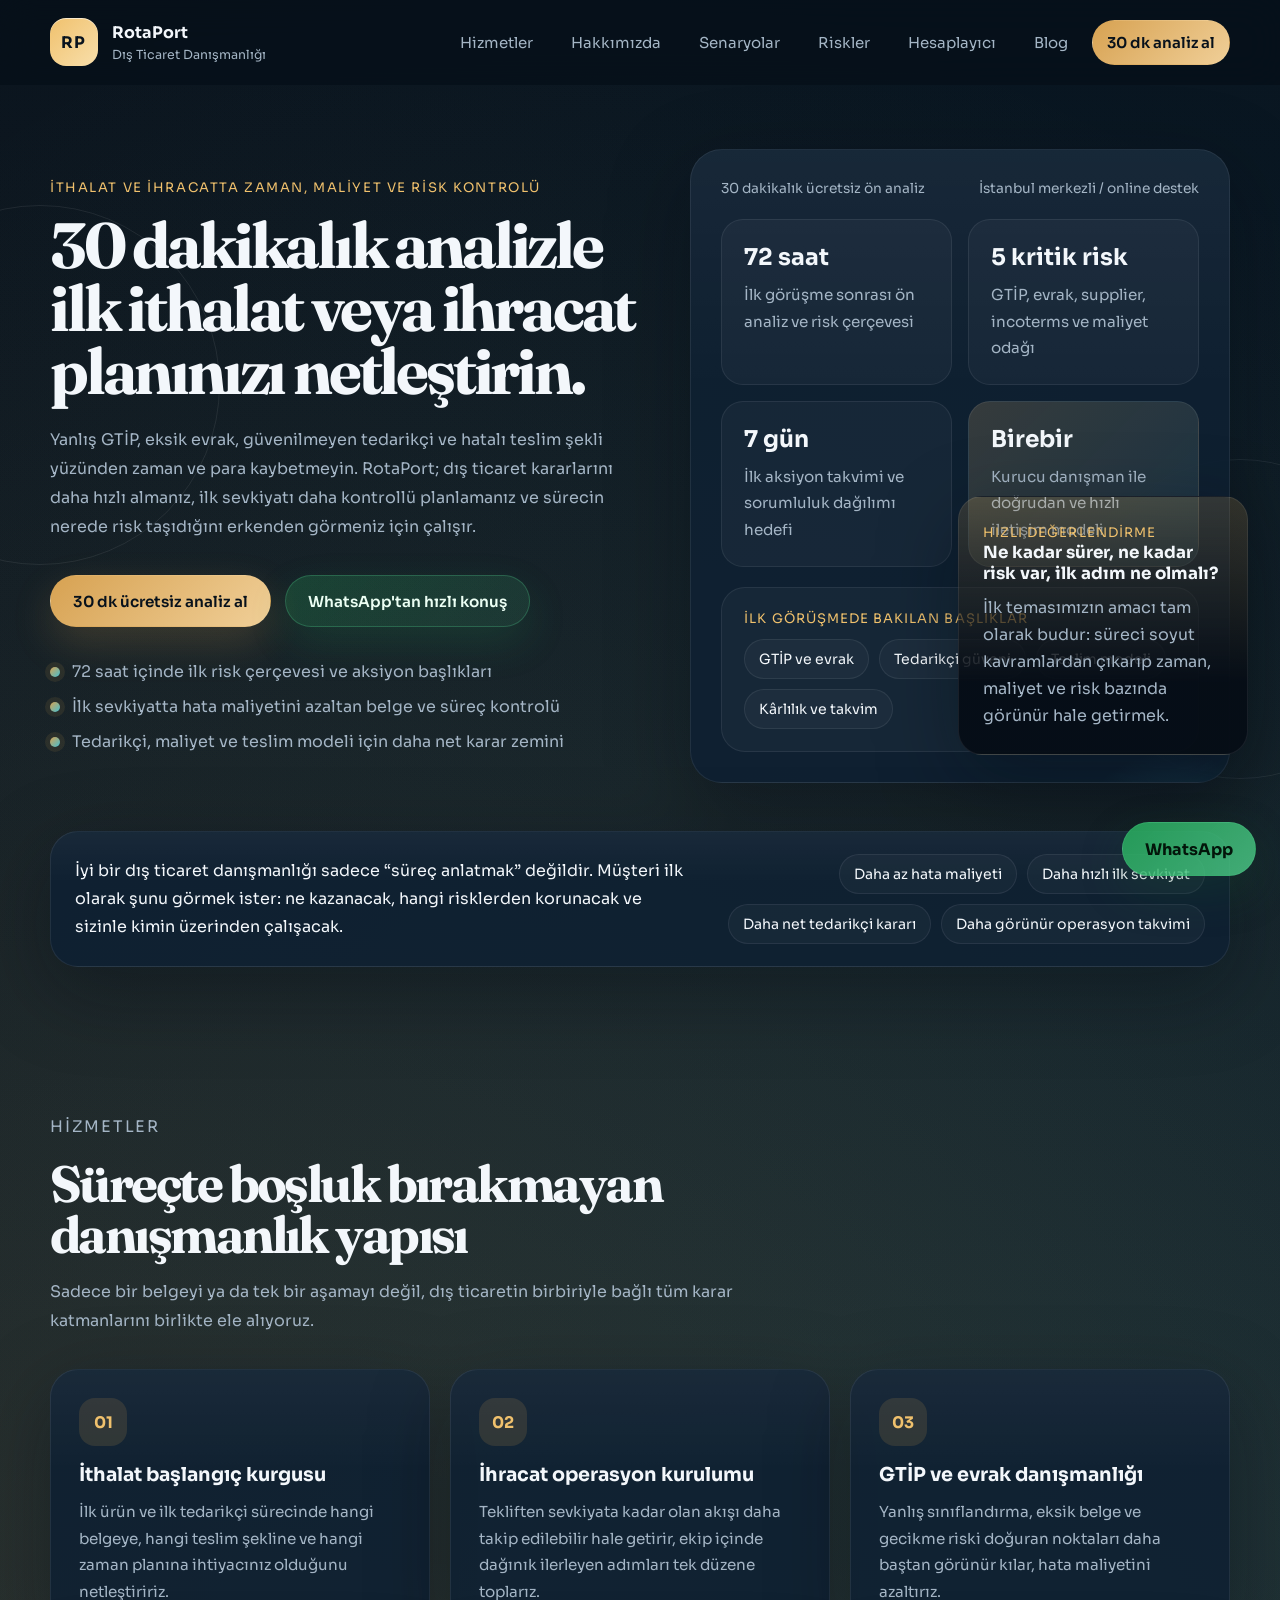
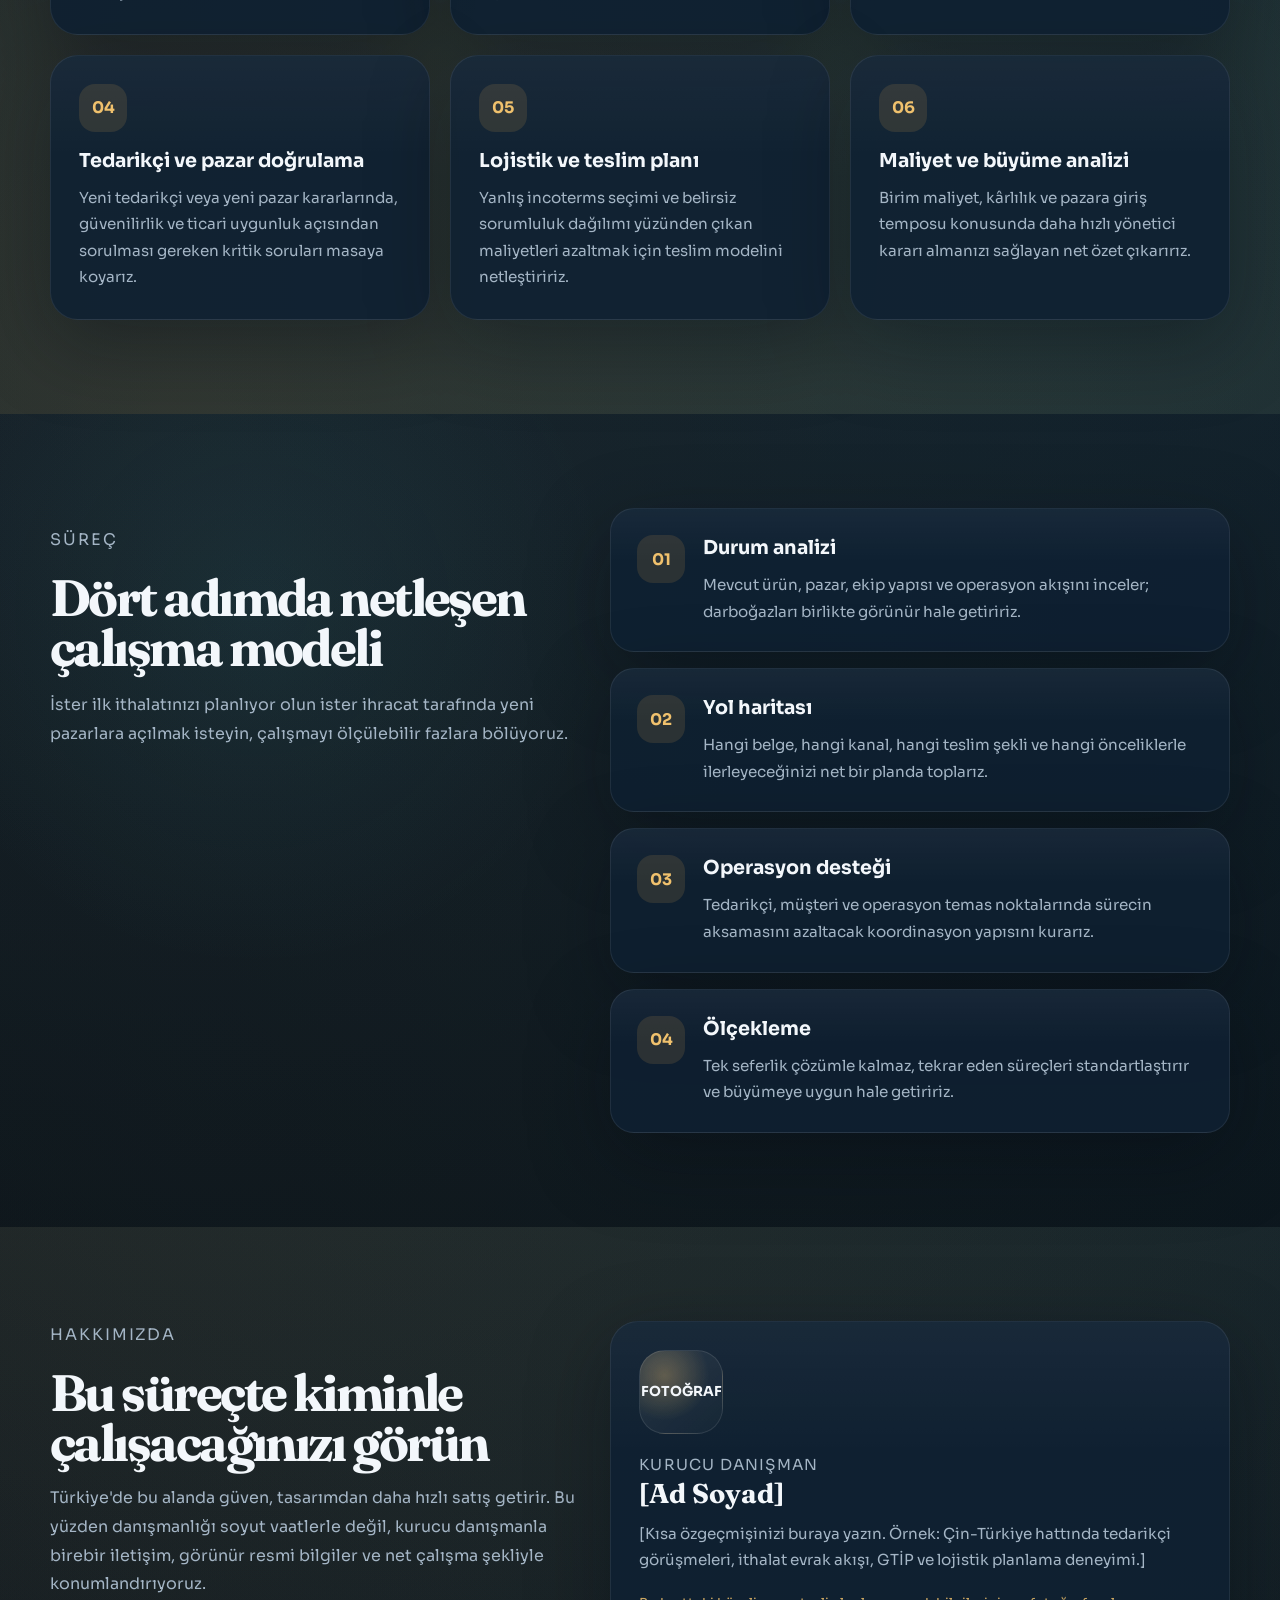
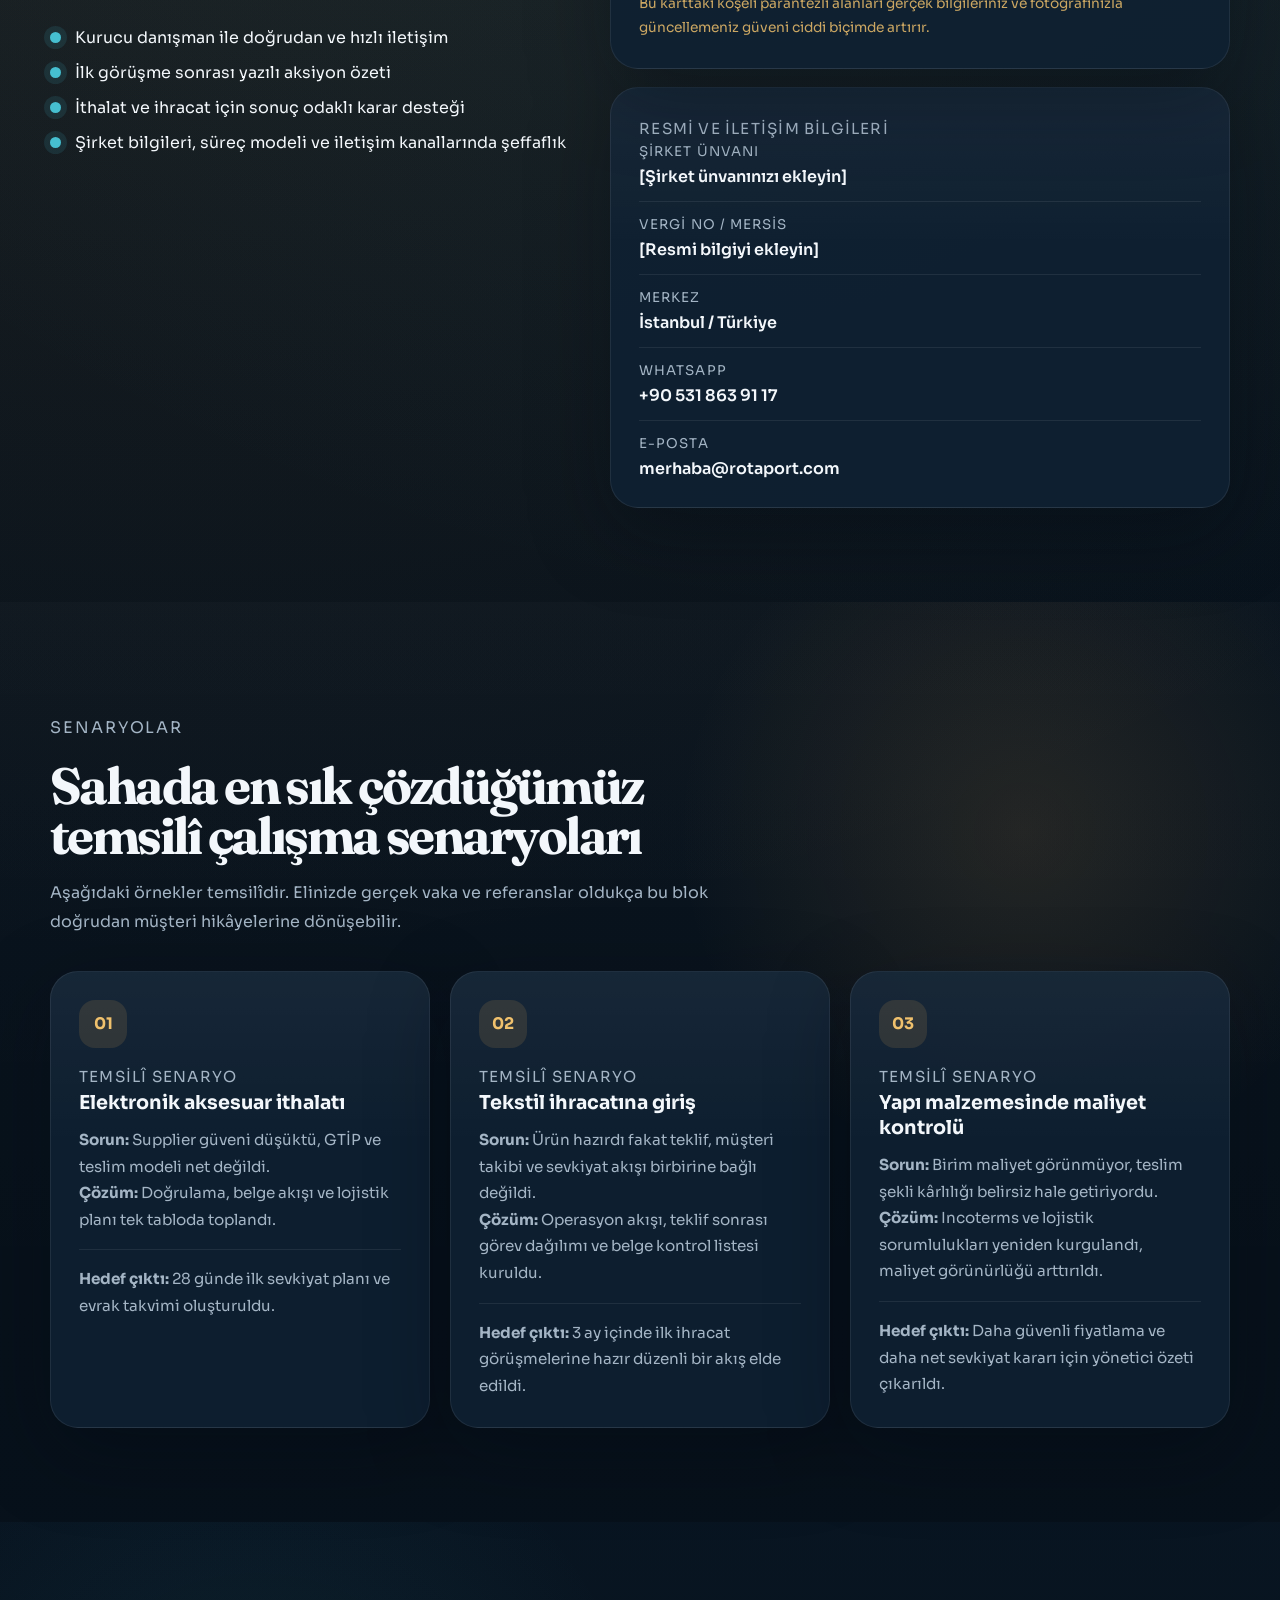
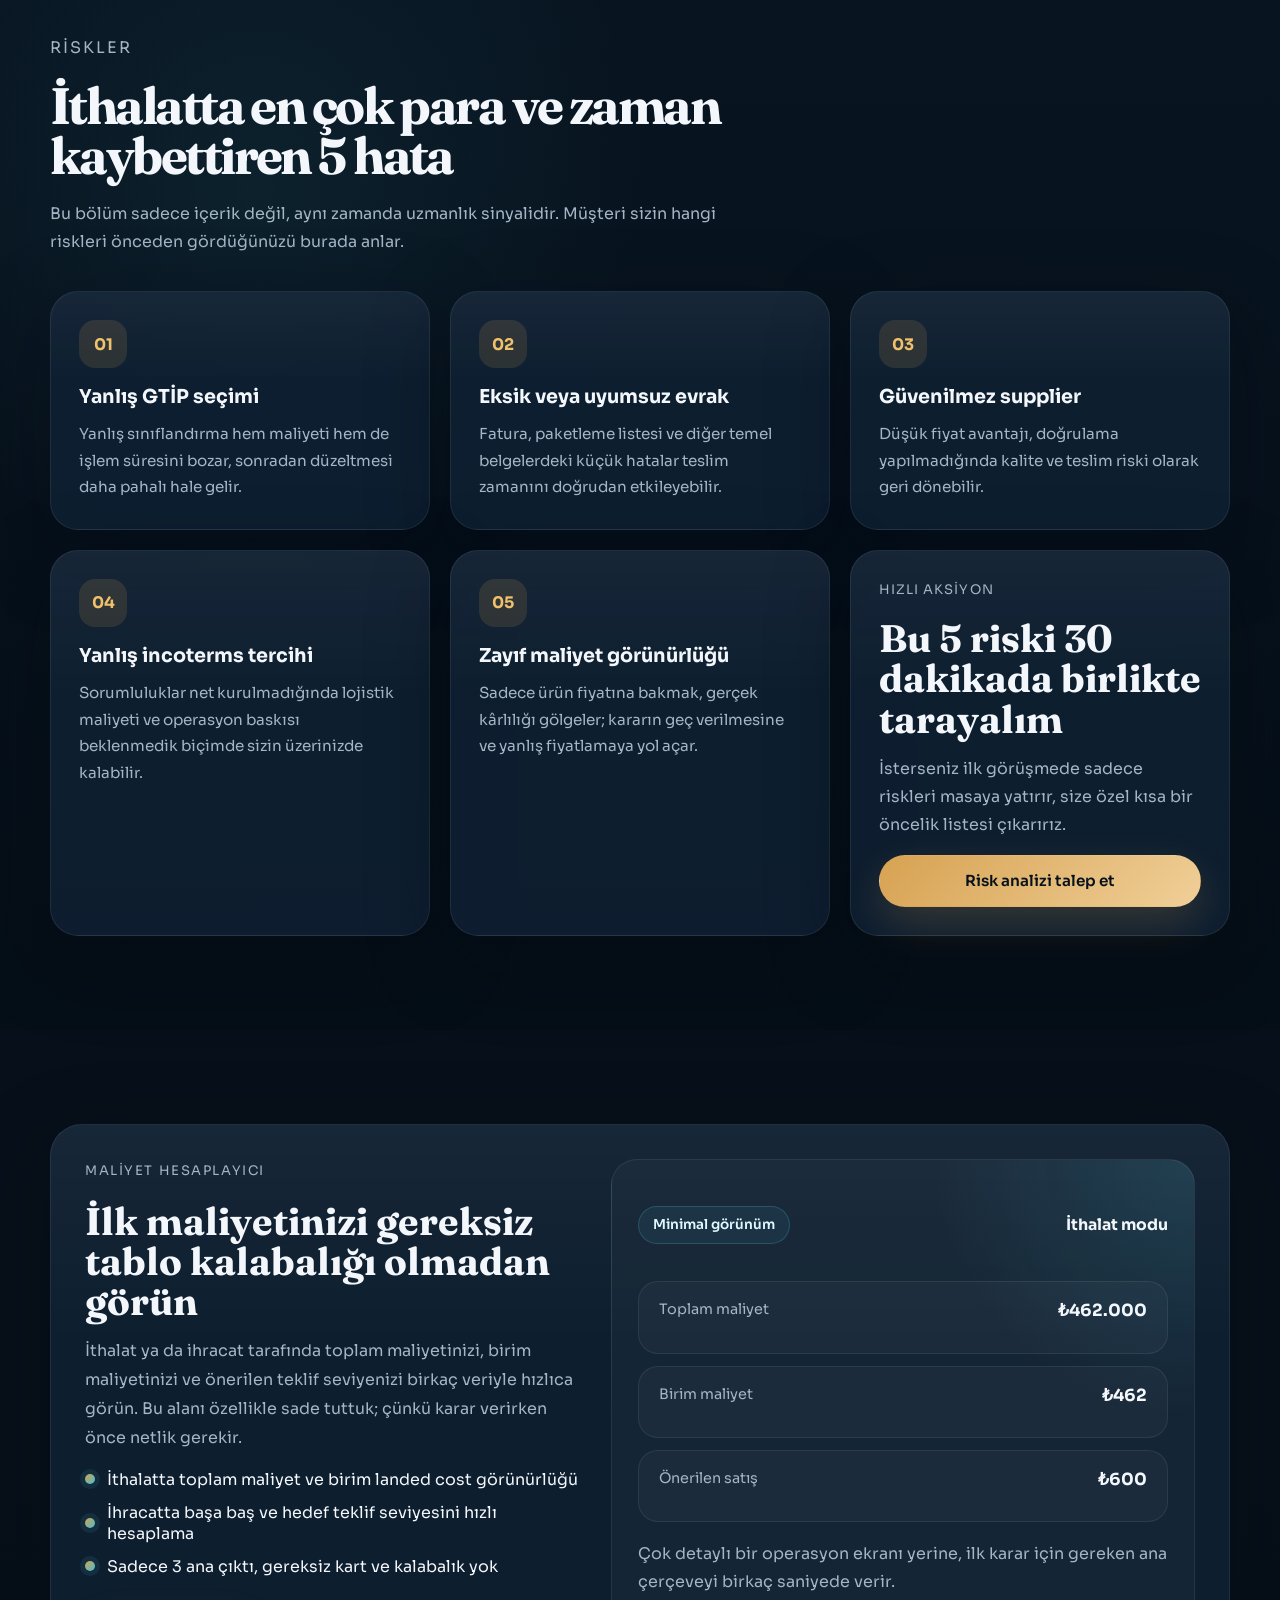
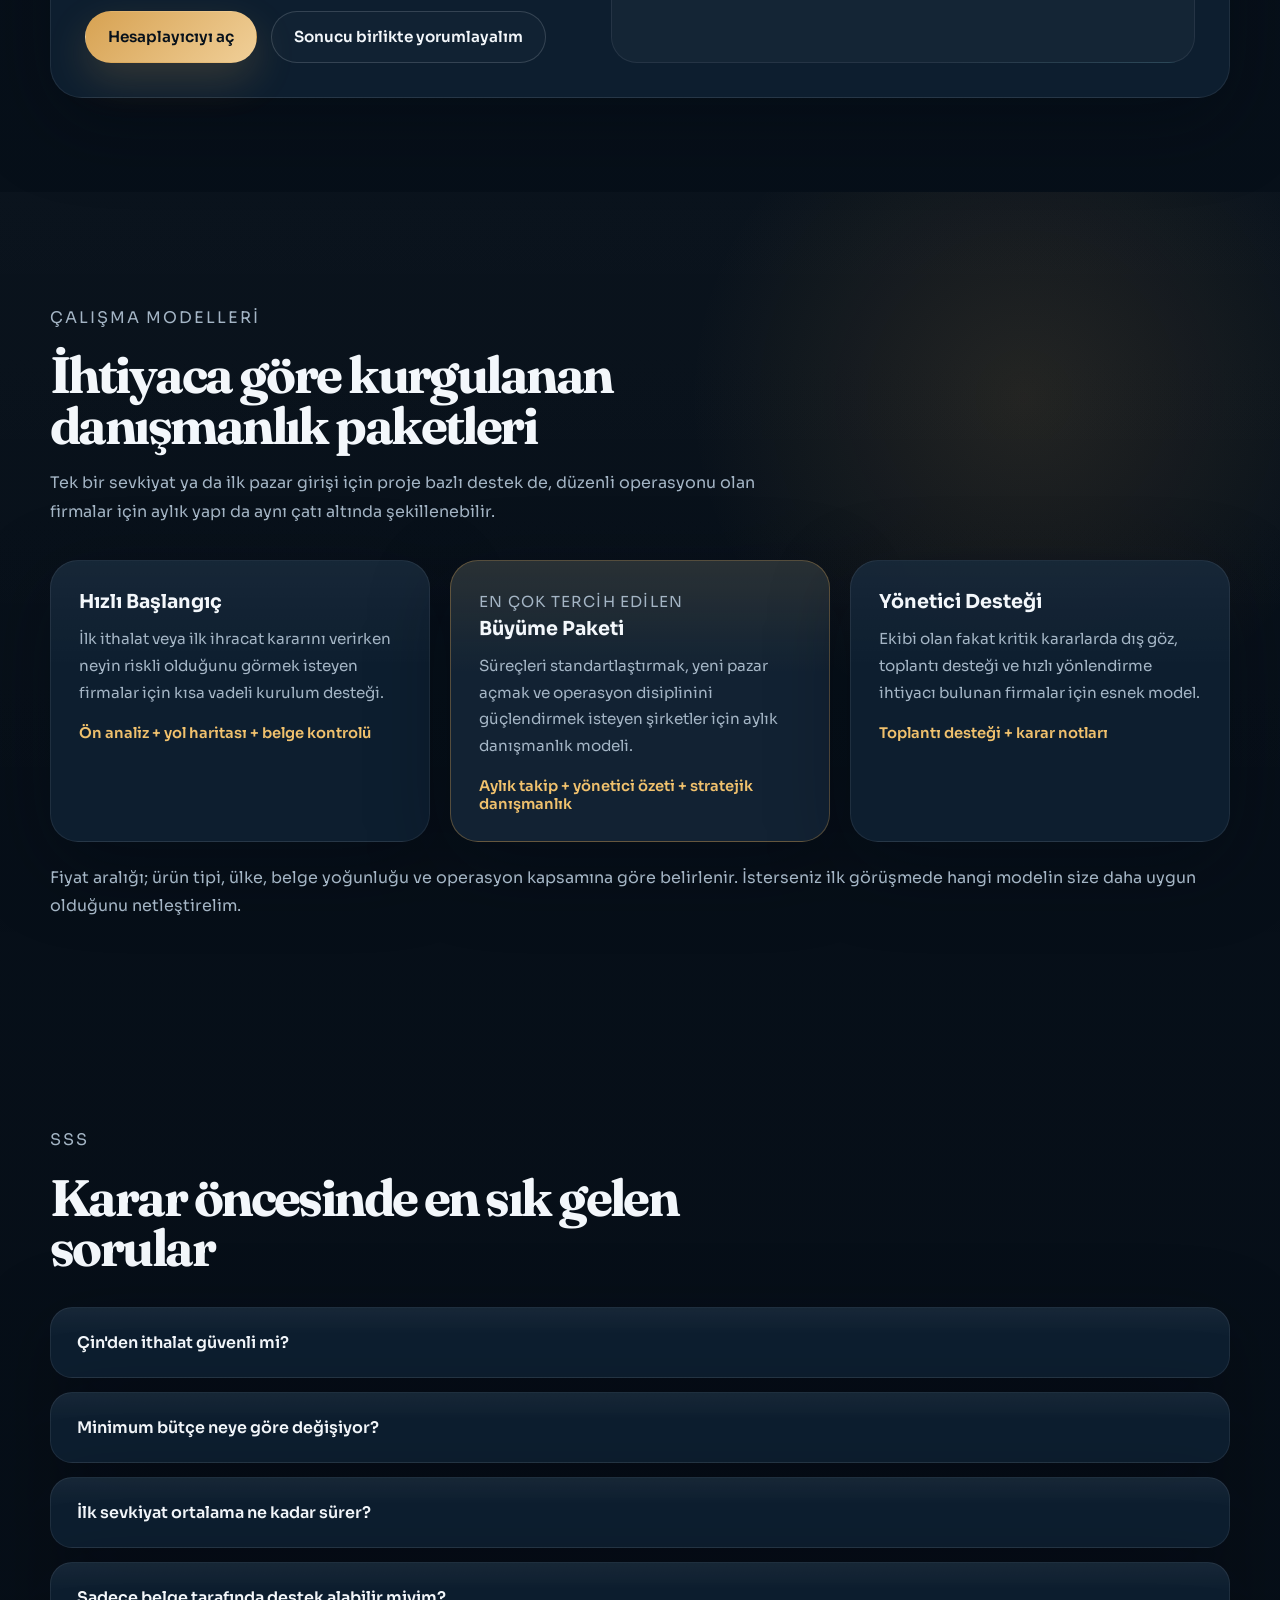
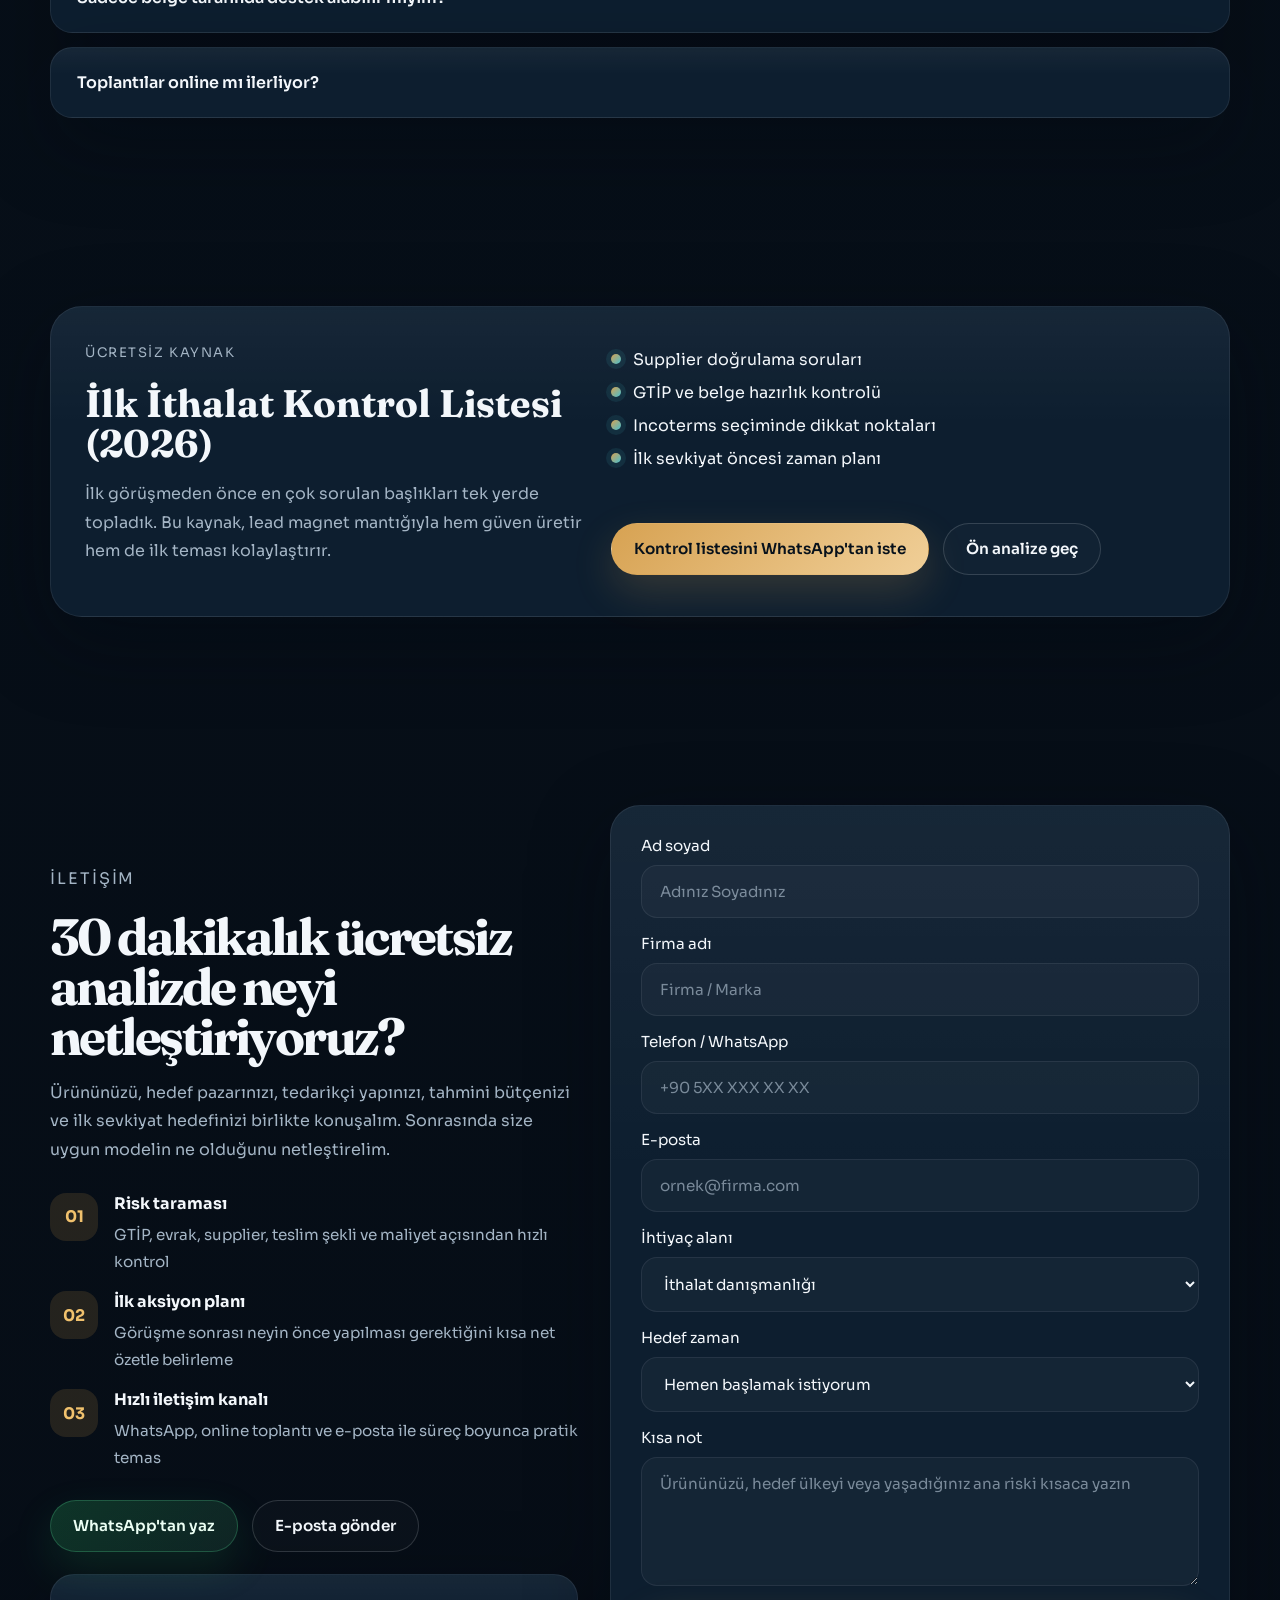
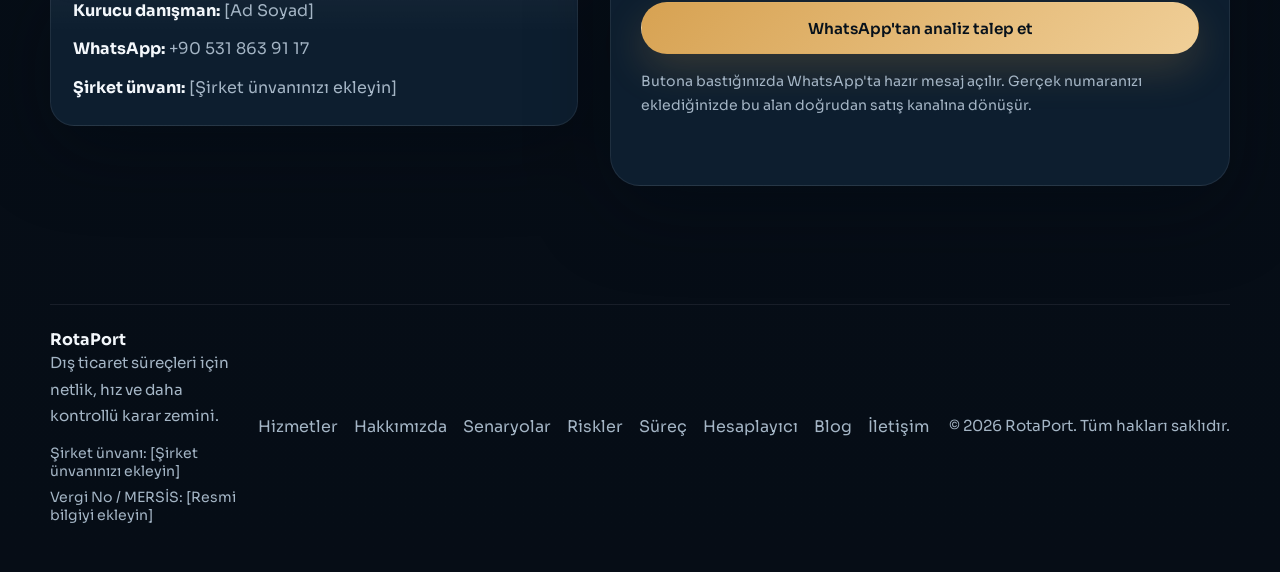
==== commit 1e411a21: "Add files via upload" ====
--- a/index.html
+++ b/index.html
@@ -187,6 +187,7 @@
             <a href="#hakkimizda">Hakkımızda</a>
             <a href="#senaryolar">Senaryolar</a>
             <a href="#riskler">Riskler</a>
+            <a href="hesaplayici.html">Hesaplayıcı</a>
             <a href="blog.html">Blog</a>
             <a href="#iletisim" class="button button-nav">30 dk analiz al</a>
           </nav>
@@ -622,6 +623,64 @@
           </div>
         </section>
 
+        <section class="section">
+          <div class="container">
+            <div class="guide-card calculator-teaser reveal" style="--delay: 0.05s">
+              <div>
+                <p class="eyebrow">Maliyet Hesaplayıcı</p>
+                <h2>İlk maliyetinizi gereksiz tablo kalabalığı olmadan görün</h2>
+                <p>
+                  İthalat ya da ihracat tarafında toplam maliyetinizi, birim maliyetinizi ve
+                  önerilen teklif seviyenizi birkaç veriyle hızlıca görün. Bu alanı özellikle
+                  sade tuttuk; çünkü karar verirken önce netlik gerekir.
+                </p>
+
+                <ul class="guide-list">
+                  <li>İthalatta toplam maliyet ve birim landed cost görünürlüğü</li>
+                  <li>İhracatta başa baş ve hedef teklif seviyesini hızlı hesaplama</li>
+                  <li>Sadece 3 ana çıktı, gereksiz kart ve kalabalık yok</li>
+                </ul>
+
+                <div class="hero-actions">
+                  <a class="button button-primary" href="hesaplayici.html">Hesaplayıcıyı aç</a>
+                  <a
+                    class="button button-secondary js-whatsapp-link"
+                    href="#iletisim"
+                    data-whatsapp-message="Merhaba, maliyet hesaplayıcıdaki sonucu birlikte yorumlamak istiyorum."
+                  >
+                    Sonucu birlikte yorumlayalım
+                  </a>
+                </div>
+              </div>
+
+              <div class="calculator-teaser-preview">
+                <div class="calculator-preview-head">
+                  <span class="inline-badge">Minimal görünüm</span>
+                  <strong>İthalat modu</strong>
+                </div>
+                <div class="calculator-preview-list">
+                  <article>
+                    <span>Toplam maliyet</span>
+                    <strong>₺462.000</strong>
+                  </article>
+                  <article>
+                    <span>Birim maliyet</span>
+                    <strong>₺462</strong>
+                  </article>
+                  <article>
+                    <span>Önerilen satış</span>
+                    <strong>₺600</strong>
+                  </article>
+                </div>
+                <p>
+                  Çok detaylı bir operasyon ekranı yerine, ilk karar için gereken ana çerçeveyi
+                  birkaç saniyede verir.
+                </p>
+              </div>
+            </div>
+          </div>
+        </section>
+
         <section class="section section-accent">
           <div class="container engagement-layout">
             <div class="section-head reveal" style="--delay: 0.05s">
@@ -902,6 +961,7 @@
             <a href="#senaryolar">Senaryolar</a>
             <a href="#riskler">Riskler</a>
             <a href="#surec">Süreç</a>
+            <a href="hesaplayici.html">Hesaplayıcı</a>
             <a href="blog.html">Blog</a>
             <a href="#iletisim">İletişim</a>
           </div>
--- a/styles.css
+++ b/styles.css
@@ -844,6 +844,63 @@
   box-shadow: 0 0 0 5px rgba(70, 191, 208, 0.1);
 }
 
+.calculator-teaser {
+  align-items: stretch;
+}
+
+.calculator-teaser-preview {
+  display: grid;
+  gap: 18px;
+  padding: 26px;
+  border-radius: 26px;
+  border: 1px solid var(--line);
+  background:
+    radial-gradient(circle at top right, rgba(70, 191, 208, 0.14), transparent 34%),
+    rgba(255, 255, 255, 0.03);
+}
+
+.calculator-preview-head {
+  display: flex;
+  align-items: center;
+  justify-content: space-between;
+  gap: 14px;
+}
+
+.calculator-preview-head strong {
+  font-size: 0.98rem;
+}
+
+.calculator-preview-list {
+  display: grid;
+  gap: 12px;
+}
+
+.calculator-preview-list article {
+  display: flex;
+  justify-content: space-between;
+  gap: 20px;
+  padding: 18px 20px;
+  border-radius: 20px;
+  border: 1px solid var(--line);
+  background: rgba(255, 255, 255, 0.03);
+}
+
+.calculator-preview-list span {
+  color: var(--muted);
+  font-size: 0.9rem;
+}
+
+.calculator-preview-list strong {
+  font-size: 1.05rem;
+  color: var(--text);
+}
+
+.calculator-teaser-preview p {
+  margin: 0;
+  color: var(--muted);
+  line-height: 1.75;
+}
+
 .contact-grid {
   align-items: center;
 }
@@ -1093,7 +1150,7 @@
 }
 
 .post-grid {
-  grid-template-columns: repeat(2, minmax(0, 1fr));
+  grid-template-columns: minmax(0, 1fr);
 }
 
 .blog-value-grid {
@@ -1104,6 +1161,17 @@
 .value-card {
   padding: 30px;
   border-radius: 28px;
+}
+
+.post-row {
+  display: grid;
+  gap: 14px;
+  padding: 24px 0;
+  border: 0;
+  border-bottom: 1px solid var(--line);
+  border-radius: 0;
+  background: transparent;
+  box-shadow: none;
 }
 
 .post-meta {
@@ -1191,6 +1259,10 @@
   grid-template-columns: minmax(0, 1fr);
   max-width: 880px;
   margin: 0 auto;
+}
+
+.page-hero-grid-single .post-meta {
+  margin-top: 16px;
 }
 
 .article-body {
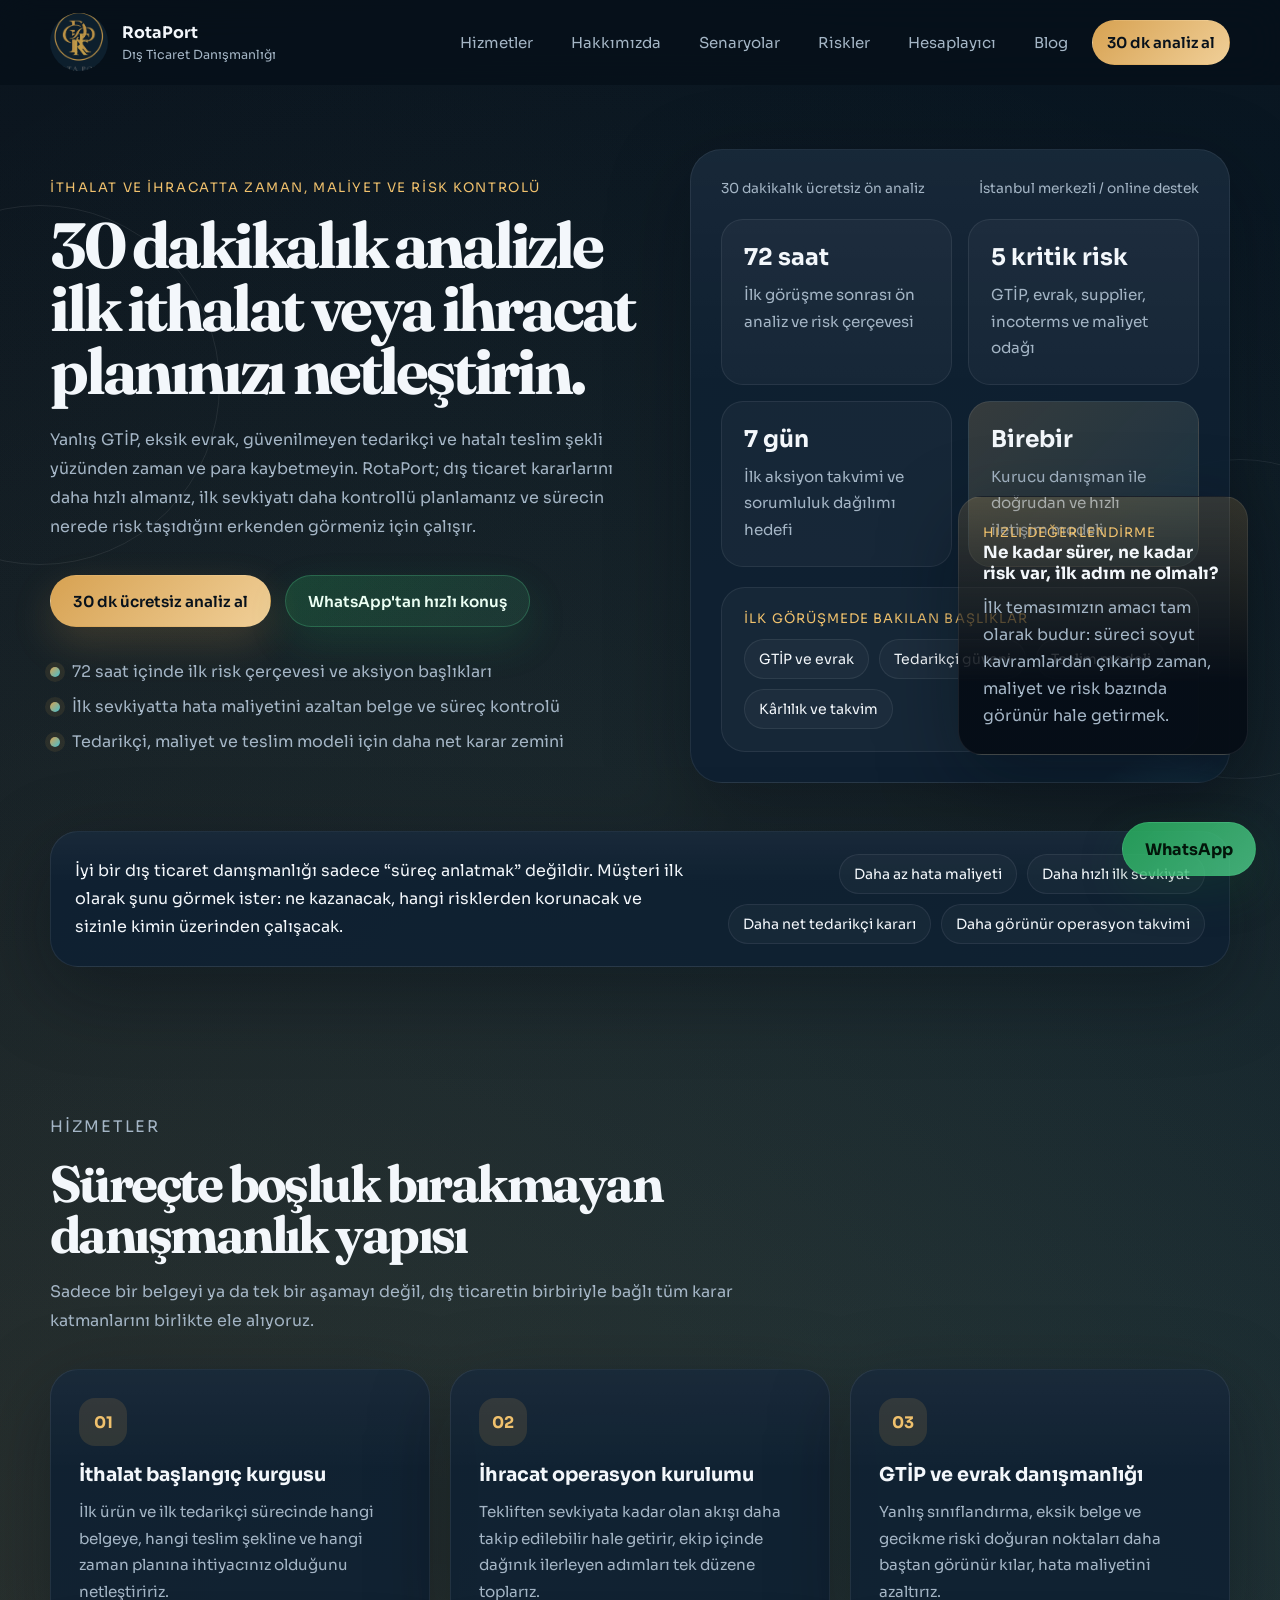
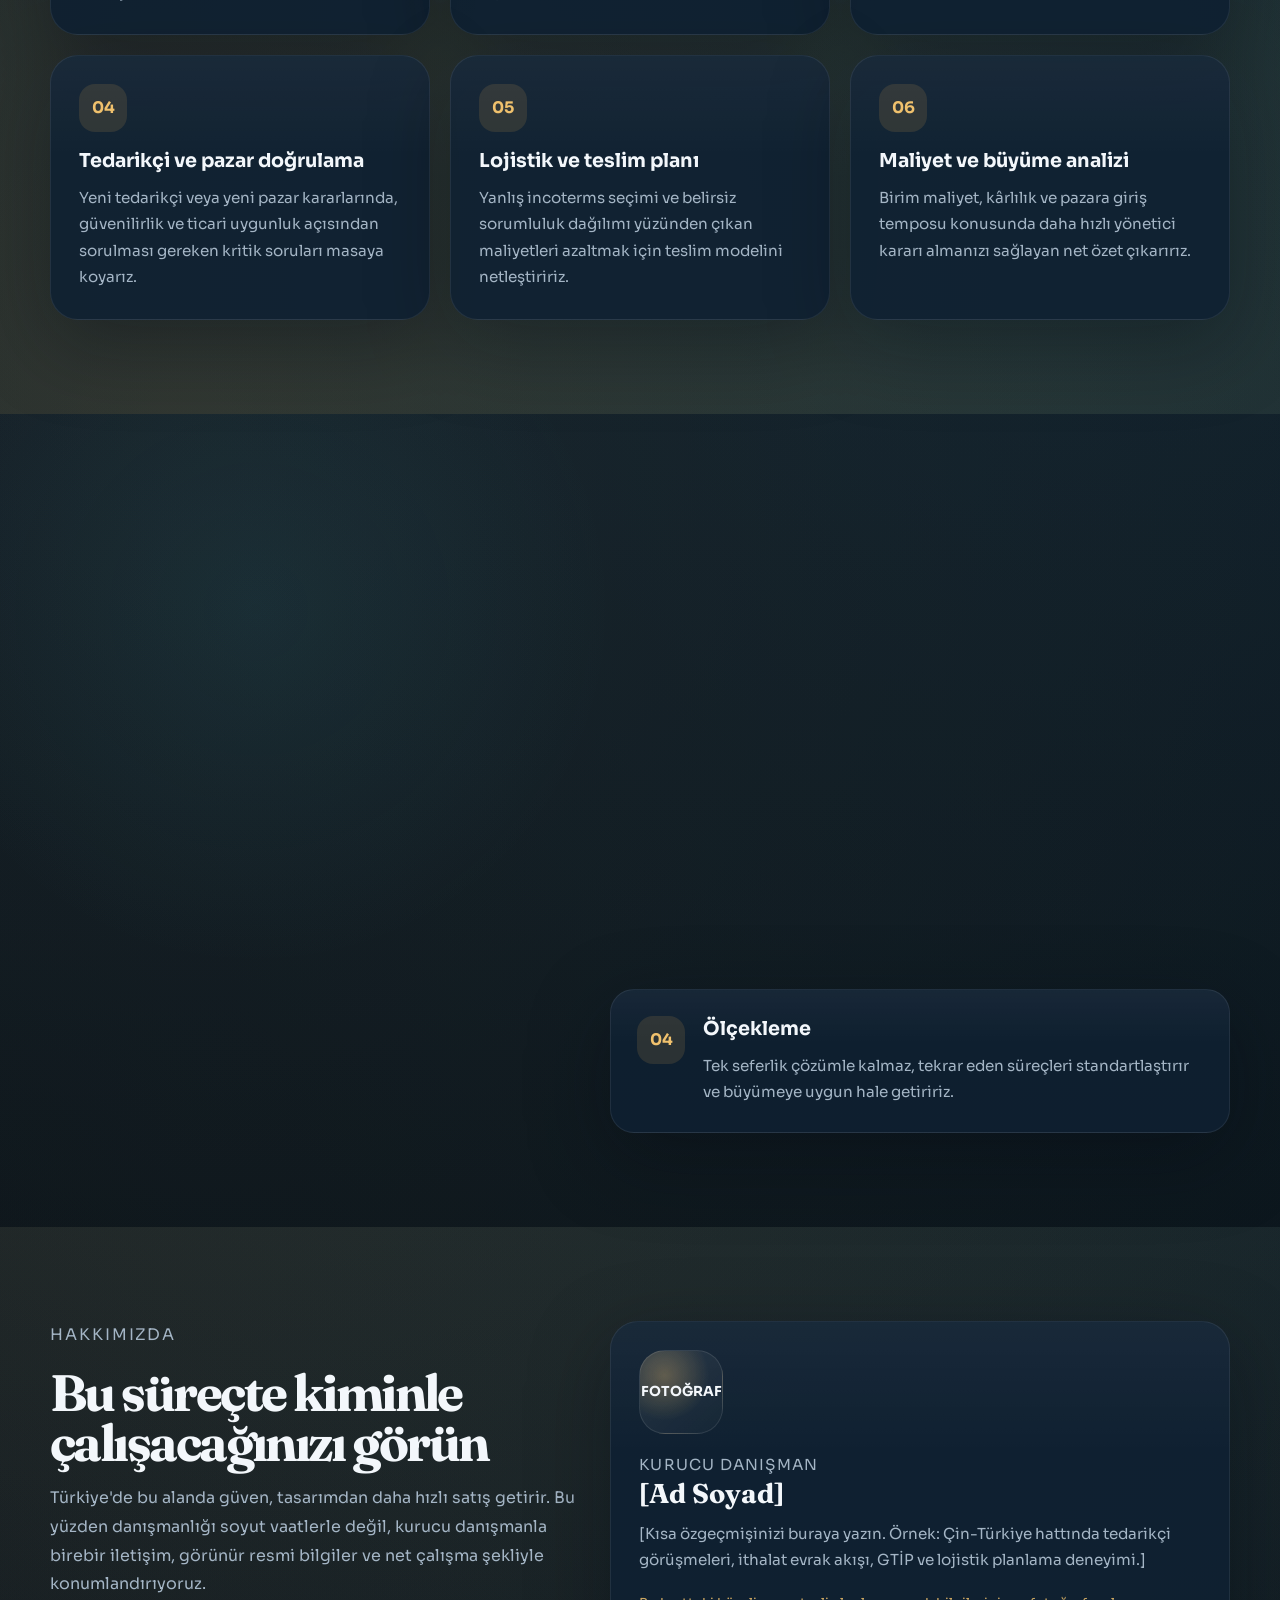
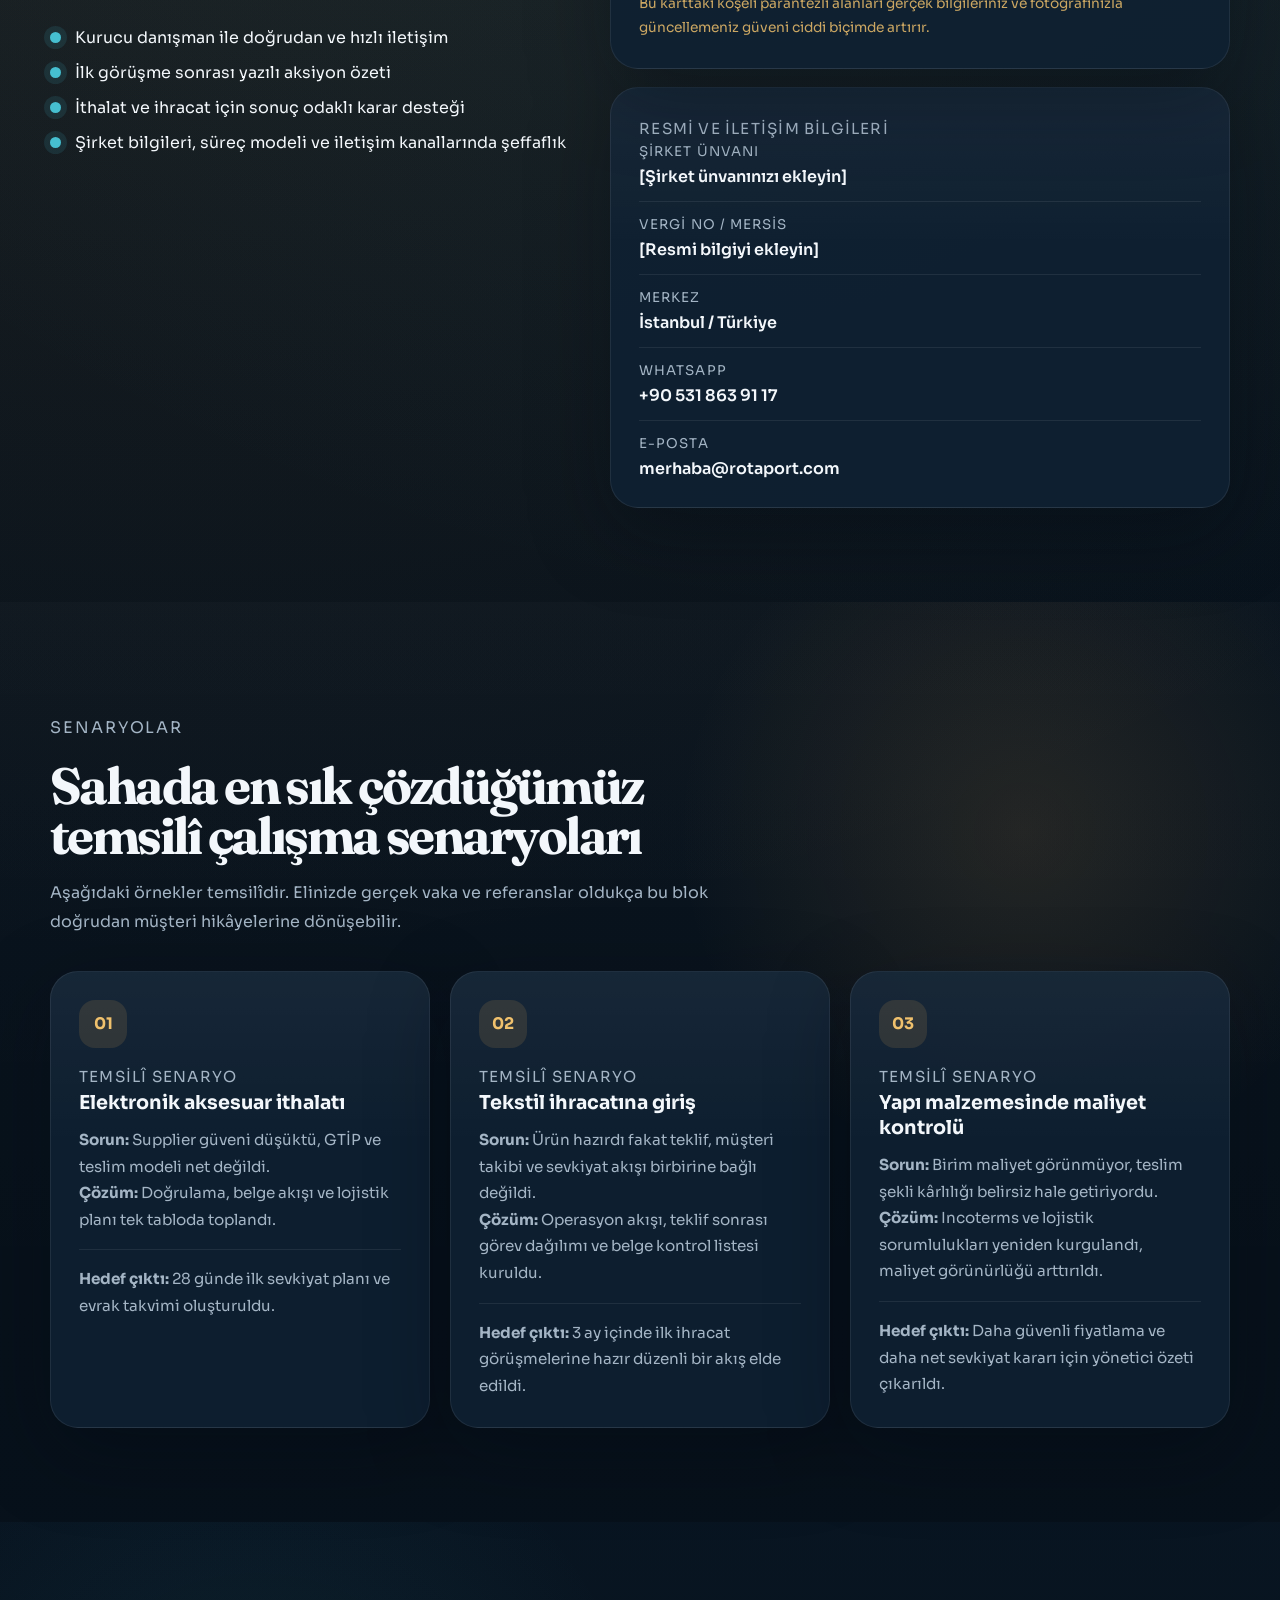
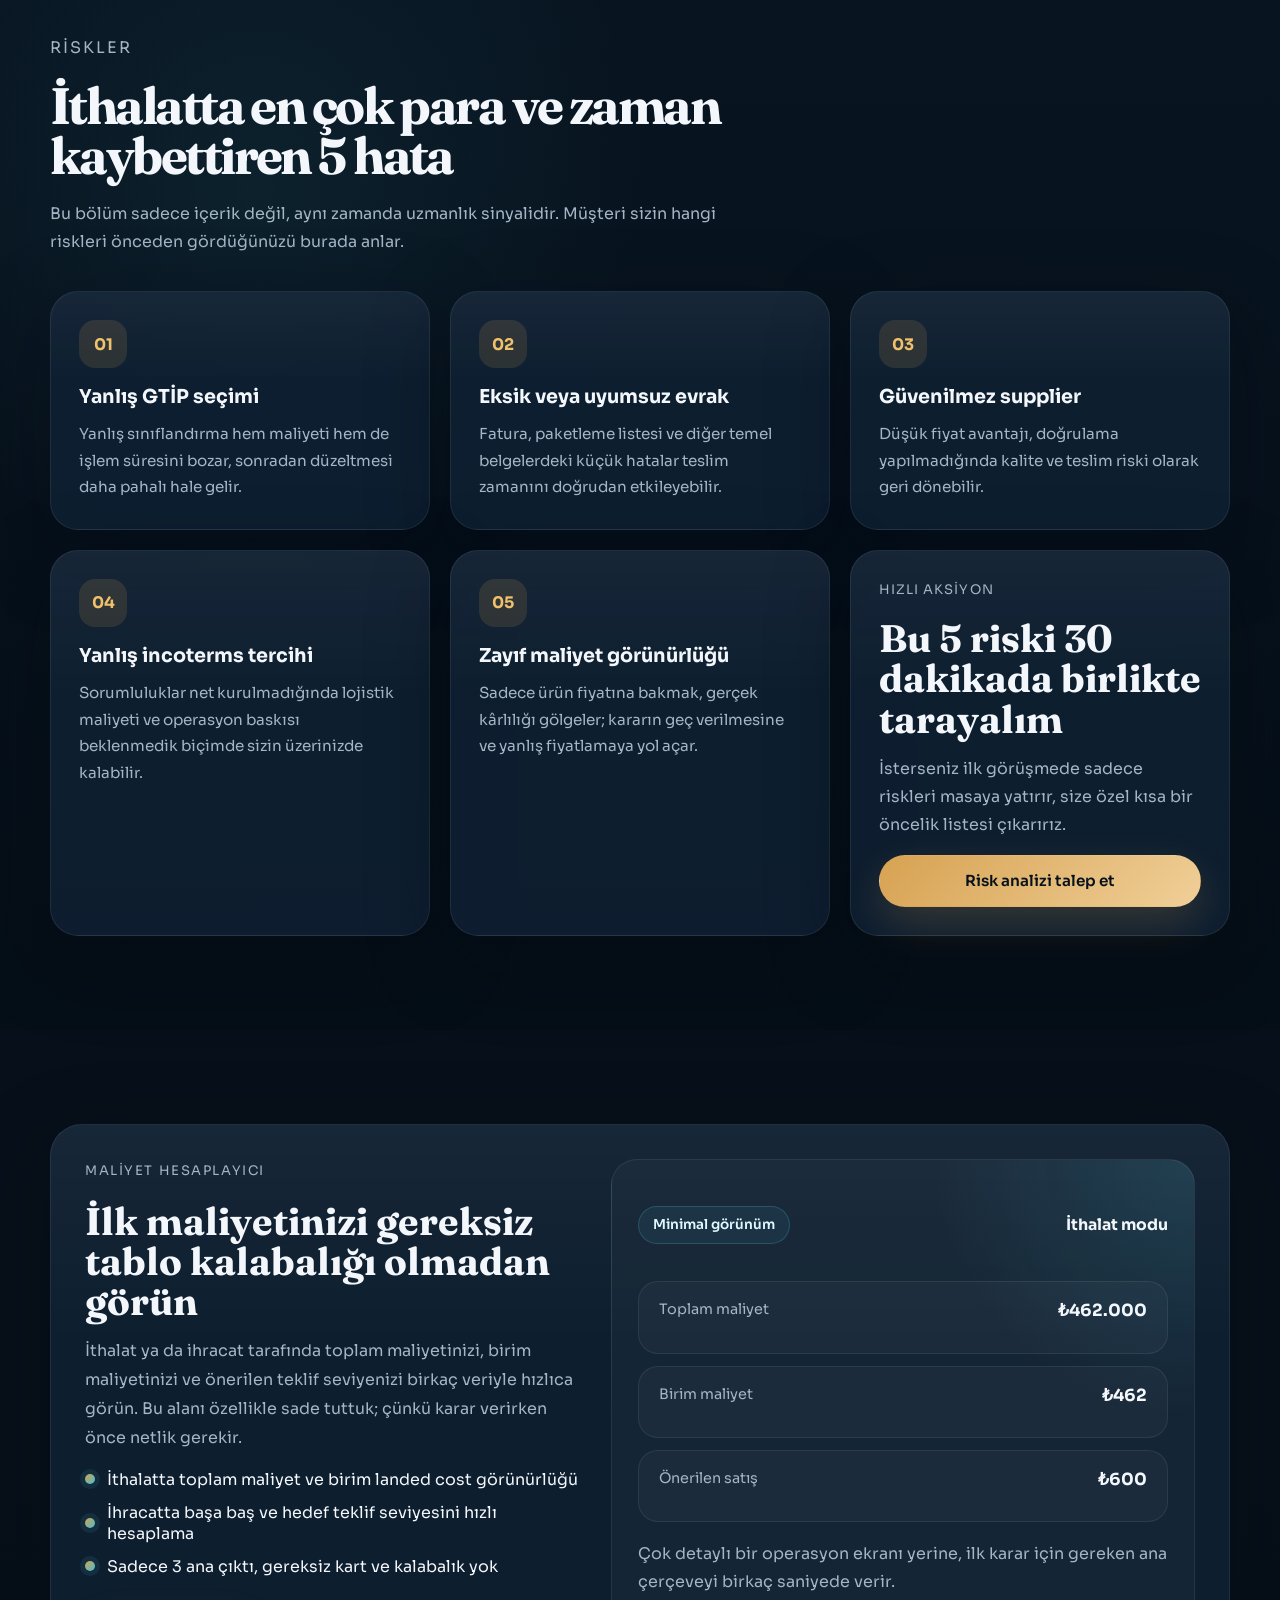
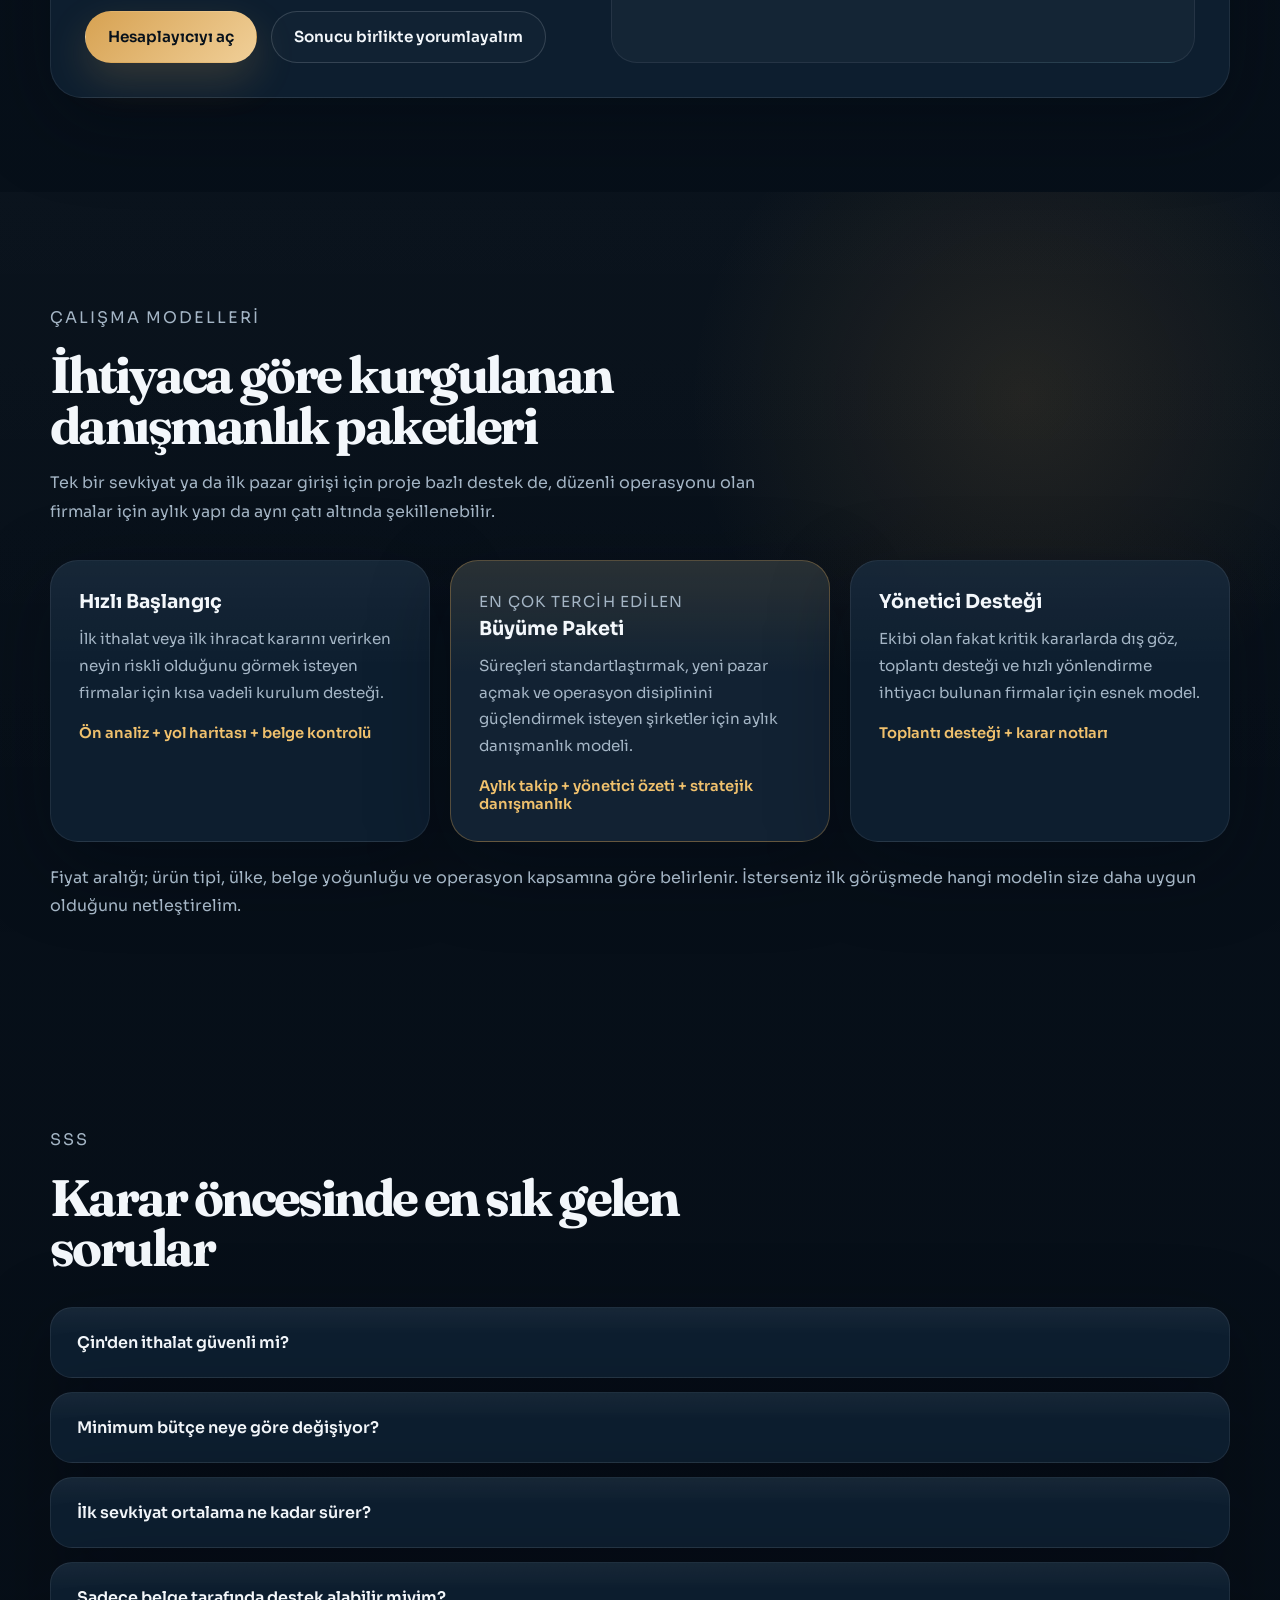
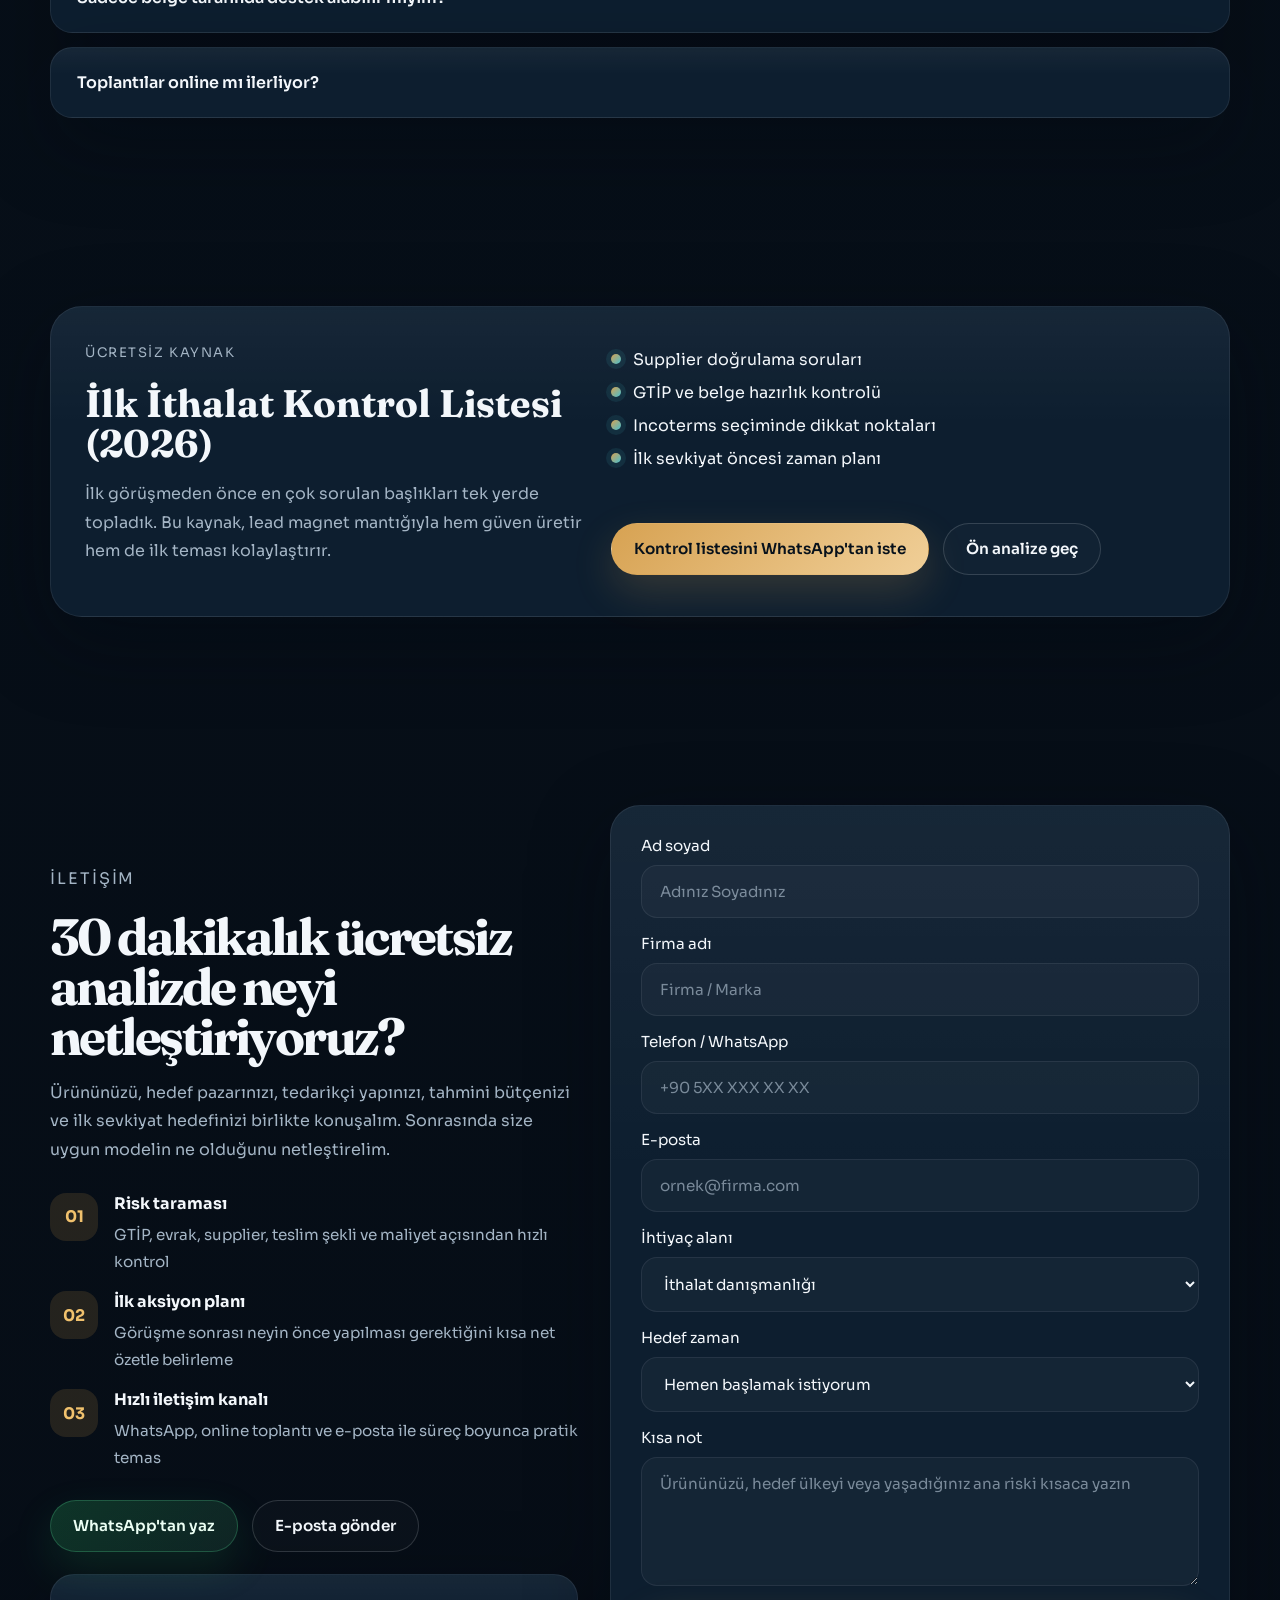
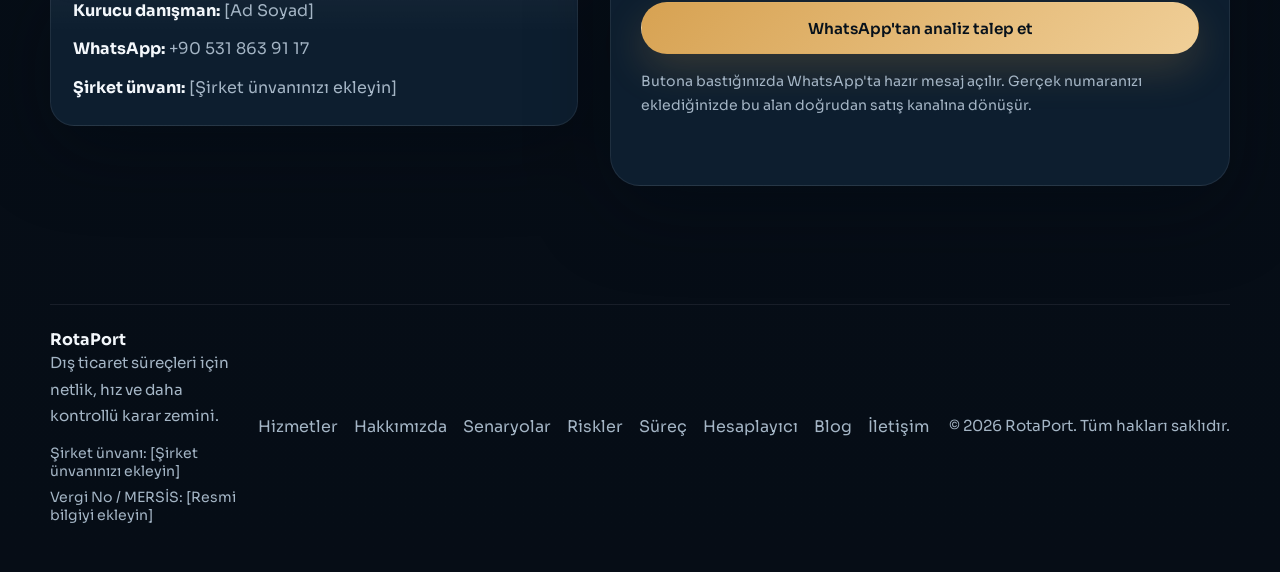
==== commit c2f0788e: "Add files via upload" ====
--- a/index.html
+++ b/index.html
@@ -17,6 +17,8 @@
     <meta name="theme-color" content="#16352f" />
     <meta name="format-detection" content="telephone=no" />
     <meta name="author" content="RotaPort" />
+    <link rel="icon" href="rotaport-logo.png" type="image/png" />
+    <link rel="shortcut icon" href="rotaport-logo.png" type="image/png" />
     <link rel="canonical" href="https://rotaport.org/" />
     <meta property="og:locale" content="tr_TR" />
     <meta property="og:type" content="website" />
@@ -48,6 +50,8 @@
             "@id": "https://rotaport.org/#organization",
             "name": "RotaPort",
             "url": "https://rotaport.org/",
+            "logo": "https://rotaport.org/rotaport-logo.png",
+            "image": "https://rotaport.org/rotaport-logo.png",
             "description": "İthalat ve ihracat süreçlerinde GTİP, evrak, lojistik, tedarikçi doğrulama ve ilk sevkiyat planlaması için danışmanlık sunar.",
             "email": "mailto:merhaba@rotaport.com",
             "address": {
@@ -163,7 +167,7 @@
       <header class="site-header" id="top">
         <div class="container header-inner">
           <a class="brand" href="#top" aria-label="RotaPort ana sayfa">
-            <span class="brand-mark">RP</span>
+            <span class="brand-mark"><img src="rotaport-logo.png" alt="RotaPort logo" /></span>
             <span class="brand-text">
               <strong>RotaPort</strong>
               <small>Dış Ticaret Danışmanlığı</small>
--- a/styles.css
+++ b/styles.css
@@ -114,18 +114,21 @@
 }
 
 .brand-mark {
-  display: grid;
-  place-items: center;
-  width: 48px;
+  display: inline-flex;
+  align-items: center;
+  justify-content: center;
+  width: 58px;
   aspect-ratio: 1;
-  border-radius: 16px;
-  font-weight: 700;
-  letter-spacing: 0.08em;
-  color: #08131e;
-  background:
-    linear-gradient(135deg, var(--accent-strong), #f8dfab),
-    linear-gradient(135deg, #fff, #fff);
-  box-shadow: inset 0 1px 0 rgba(255, 255, 255, 0.6);
+  border-radius: 999px;
+  overflow: hidden;
+  flex-shrink: 0;
+}
+
+.brand-mark img {
+  display: block;
+  width: 100%;
+  height: 100%;
+  object-fit: cover;
 }
 
 .brand-text {
